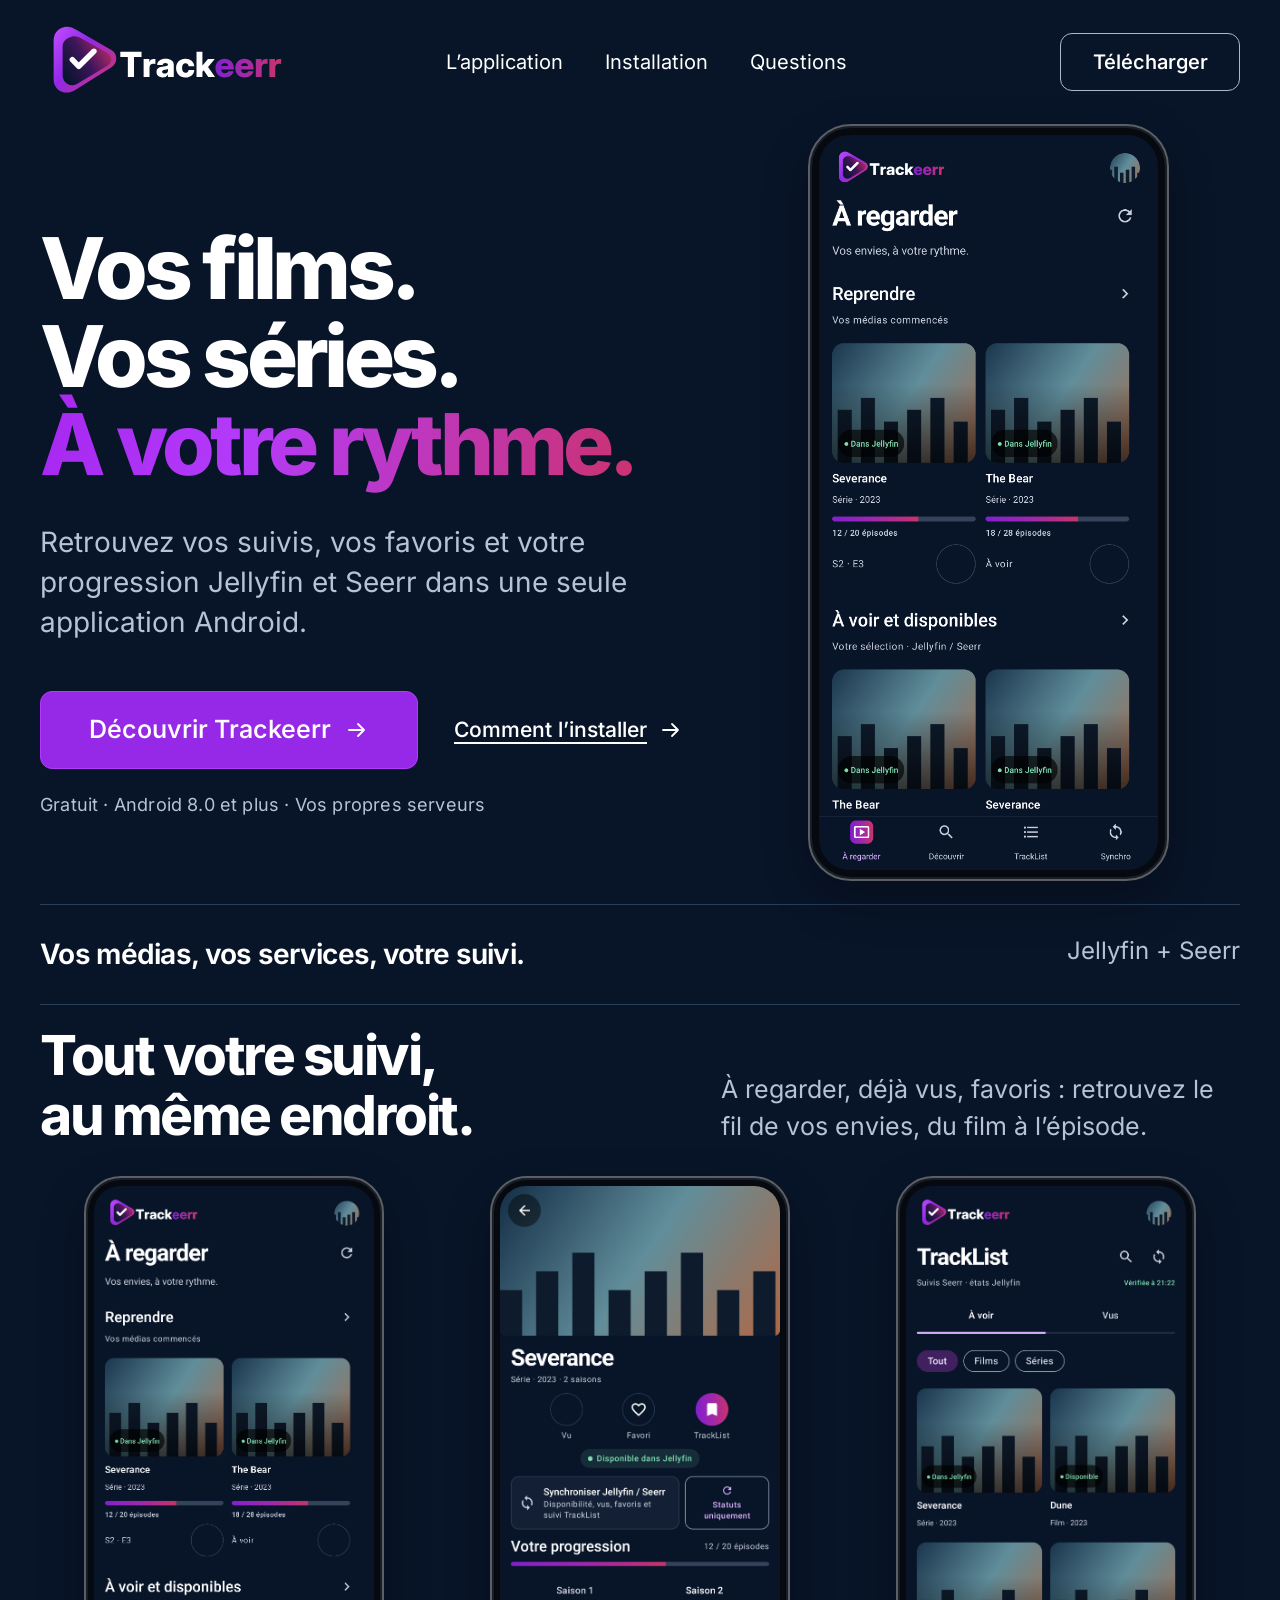
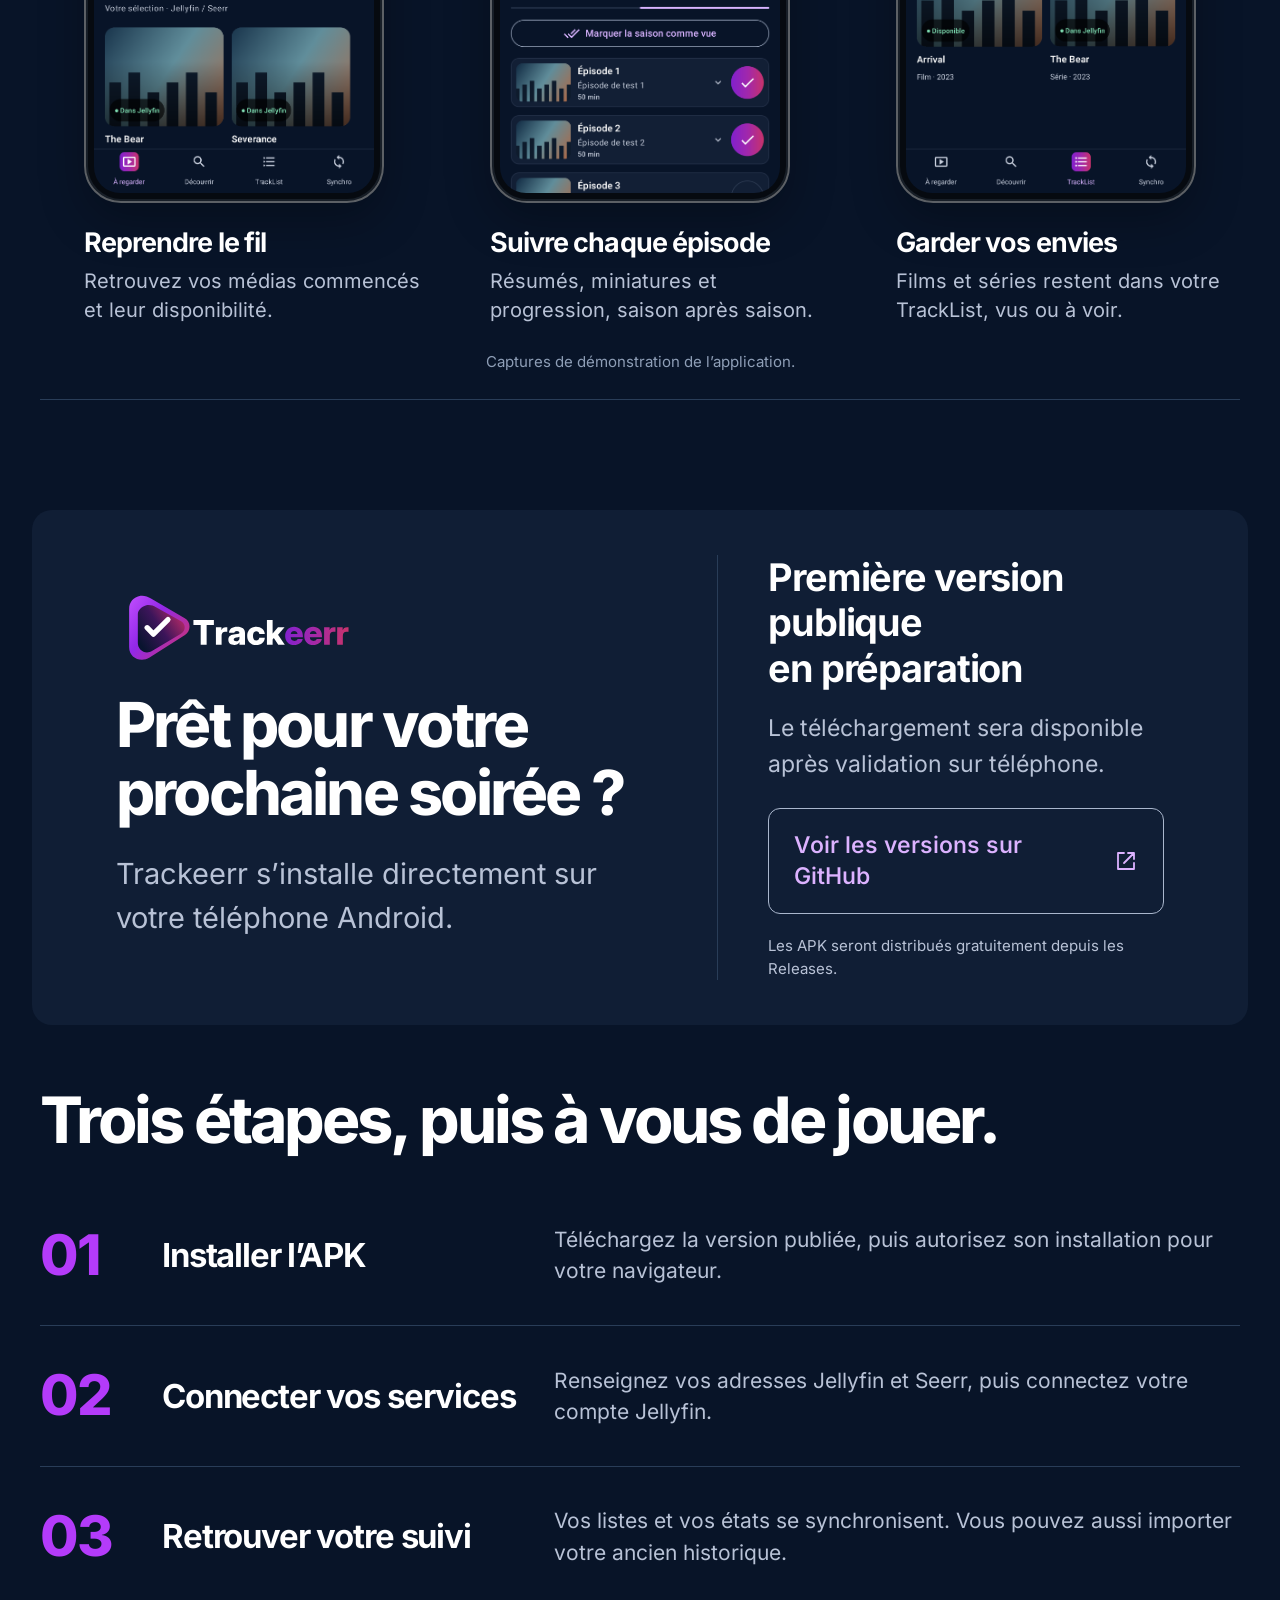
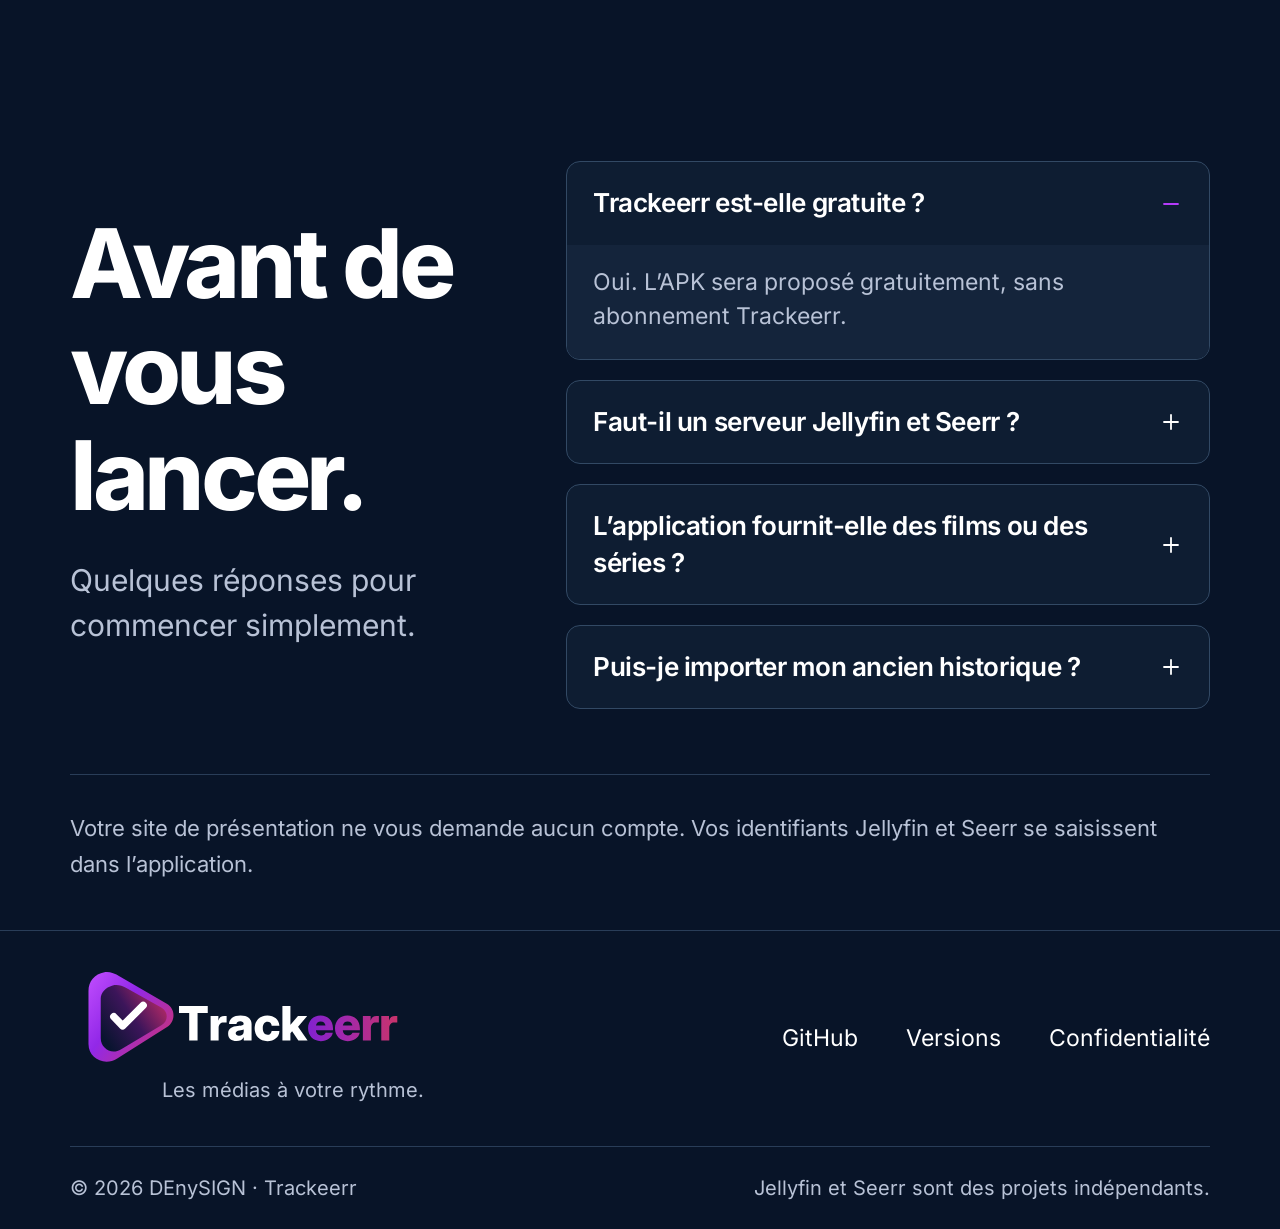
==== site/index.html @ 28d1adbf "Prepare Trackeerr public website and Pages release catalog" ====
<!doctype html>
<html lang="fr">
<head>
  <meta charset="utf-8">
  <meta name="viewport" content="width=device-width,initial-scale=1">
  <meta name="theme-color" content="#081428">
  <meta name="description" content="Trackeerr, l’application Android gratuite pour retrouver vos suivis, favoris et épisodes Jellyfin et Seerr au même endroit.">
  <meta property="og:type" content="website">
  <meta property="og:title" content="Trackeerr — Les médias à votre rythme.">
  <meta property="og:description" content="Vos films, vos séries et votre progression Jellyfin et Seerr dans une seule application Android.">
  <meta property="og:url" content="https://denysign.github.io/trackeerr/">
  <title>Trackeerr — Les médias à votre rythme.</title>
  <link rel="canonical" href="https://denysign.github.io/trackeerr/">
  <link rel="icon" type="image/svg+xml" href="./assets/brand/logo-icon.svg">
  <link rel="preload" href="./assets/fonts/inter-latin.woff2" as="font" type="font/woff2" crossorigin>
  <link rel="stylesheet" href="./assets/site.css">
  <script src="./assets/site.js" defer></script>
</head>
<body>
  <a class="skip-link" href="#contenu">Aller au contenu</a>
  <header class="header container">
    <a class="brand" href="./" aria-label="Trackeerr, accueil"><img src="./assets/brand/logo-dark-compact.svg" alt="Trackeerr" width="774" height="200"></a>
    <button class="menu-button" type="button" aria-expanded="false" aria-controls="navigation" hidden>Menu <svg viewBox="0 0 24 24" aria-hidden="true"><path d="M4 7h16M4 12h16M4 17h16"/></svg></button>
    <nav id="navigation" aria-label="Navigation principale">
      <a href="#application">L’application</a><a href="#installation">Installation</a><a href="#questions">Questions</a>
    </nav>
    <a class="button button-outline header-download" href="#telecharger">Télécharger</a>
  </header>
  <main id="contenu">
    <section class="hero container" aria-labelledby="hero-title">
      <div class="hero-copy">
        <h1 id="hero-title">Vos films.<br>Vos séries.<br><span>À votre rythme.</span></h1>
        <p class="hero-description">Retrouvez vos suivis, vos favoris et votre progression Jellyfin et Seerr dans une seule application Android.</p>
        <div class="hero-actions">
          <a class="button button-primary" href="#application">Découvrir Trackeerr <svg viewBox="0 0 24 24" aria-hidden="true"><path d="M4 12h15m-6-6 6 6-6 6"/></svg></a>
          <a class="text-link" href="#installation">Comment l’installer <svg viewBox="0 0 24 24" aria-hidden="true"><path d="M4 12h15m-6-6 6 6-6 6"/></svg></a>
        </div>
        <p class="hero-note">Gratuit · Android 8.0 et plus · Vos propres serveurs</p>
      </div>
      <div class="hero-preview"><div class="phone phone-hero"><img src="./assets/screenshots/accueil.png" alt="Accueil Trackeerr : les médias à reprendre et leur disponibilité dans Jellyfin." width="1233" height="2673" fetchpriority="high"></div></div>
    </section>
    <div class="service-strip container"><strong>Vos médias, vos services, votre suivi.</strong><span>Jellyfin + Seerr</span></div>

    <section class="tour container section" id="application" aria-labelledby="tour-title">
      <div class="section-intro"><h2 id="tour-title">Tout votre suivi,<br>au même endroit.</h2><p>À regarder, déjà vus, favoris : retrouvez le fil de vos envies, du film à l’épisode.</p></div>
      <div class="tour-rail">
        <figure><div class="phone"><img src="./assets/screenshots/accueil.png" alt="L’accueil rassemble les médias commencés et les contenus disponibles." width="1233" height="2673" loading="lazy"></div><figcaption><h3>Reprendre le fil</h3><p>Retrouvez vos médias commencés et leur disponibilité.</p></figcaption></figure>
        <figure><div class="phone"><img src="./assets/screenshots/serie.png" alt="Une fiche série avec statuts, synchronisation rapide et progression des épisodes." width="1233" height="2673" loading="lazy"></div><figcaption><h3>Suivre chaque épisode</h3><p>Résumés, miniatures et progression, saison après saison.</p></figcaption></figure>
        <figure><div class="phone"><img src="./assets/screenshots/tracklist.png" alt="La TrackList, avec ses films et séries à voir ou déjà vus." width="1233" height="2673" loading="lazy"></div><figcaption><h3>Garder vos envies</h3><p>Films et séries restent dans votre TrackList, vus ou à voir.</p></figcaption></figure>
      </div>
      <p class="demo-caption">Captures de démonstration de l’application.</p>
    </section>

    <section class="download container" id="telecharger" aria-labelledby="download-title">
      <div class="download-intro"><img class="download-brand" src="./assets/brand/logo-dark-compact.svg" alt="Trackeerr" width="774" height="200" loading="lazy"><h2 id="download-title">Prêt pour votre<br>prochaine soirée ?</h2><p>Trackeerr s’installe directement sur votre téléphone Android.</p></div>
      <div class="download-status" aria-live="polite">
        <h3 id="release-title">Première version publique<br>en préparation</h3>
        <p id="release-description">Le téléchargement sera disponible après validation sur téléphone.</p>
        <a class="button button-primary" id="apk-download" hidden> Télécharger l’APK <svg viewBox="0 0 24 24" aria-hidden="true"><path d="M12 3v12m-5-5 5 5 5-5M5 17v4h14v-4"/></svg></a>
        <a class="button button-outline" id="release-page" href="https://github.com/DEnySIGN/trackeerr/releases">Voir les versions sur GitHub <svg viewBox="0 0 24 24" aria-hidden="true"><path d="M14 4h6v6m0-6L10 14M10 4H4v16h16v-6"/></svg></a>
        <p class="release-note" id="release-note">Les APK seront distribués gratuitement depuis les Releases.</p>
        <details class="checksum" id="checksum" hidden><summary>Vérifier le fichier téléchargé</summary><p>Empreinte SHA-256</p><code id="checksum-value"></code><button type="button" class="text-link" id="copy-checksum">Copier l’empreinte</button><span id="copy-status" role="status"></span></details>
        <noscript><p>Consultez les versions sur GitHub pour connaître les téléchargements disponibles.</p></noscript>
      </div>
    </section>

    <section class="installation container section" id="installation" aria-labelledby="installation-title">
      <h2 id="installation-title">Trois étapes, puis à vous de jouer.</h2>
      <ol class="steps">
        <li><span class="step-number" aria-hidden="true">01</span><h3>Installer l’APK</h3><p>Téléchargez la version publiée, puis autorisez son installation pour votre navigateur.</p></li>
        <li><span class="step-number" aria-hidden="true">02</span><h3>Connecter vos services</h3><p>Renseignez vos adresses Jellyfin et Seerr, puis connectez votre compte Jellyfin.</p></li>
        <li><span class="step-number" aria-hidden="true">03</span><h3>Retrouver votre suivi</h3><p>Vos listes et vos états se synchronisent. Vous pouvez aussi importer votre ancien historique.</p></li>
      </ol>
    </section>

    <section class="faq container section" id="questions" aria-labelledby="faq-title">
      <div class="faq-intro"><h2 id="faq-title">Avant de<br>vous lancer.</h2><p>Quelques réponses pour commencer simplement.</p></div>
      <div class="faq-list">
        <details open><summary>Trackeerr est-elle gratuite ?<svg viewBox="0 0 24 24" aria-hidden="true"><path d="M5 12h14m-7-7v14"/></svg></summary><p>Oui. L’APK sera proposé gratuitement, sans abonnement Trackeerr.</p></details>
        <details><summary>Faut-il un serveur Jellyfin et Seerr ?<svg viewBox="0 0 24 24" aria-hidden="true"><path d="M5 12h14m-7-7v14"/></svg></summary><p>Oui. Il vous faut un compte Jellyfin et une instance Seerr reliée à ce serveur, avec l’authentification Jellyfin activée. Vous utilisez les adresses fournies par votre administrateur.</p></details>
        <details><summary>L’application fournit-elle des films ou des séries ?<svg viewBox="0 0 24 24" aria-hidden="true"><path d="M5 12h14m-7-7v14"/></svg></summary><p>Trackeerr organise le suivi de vos médias et de vos demandes. Elle ne fournit aucun film, aucune série et aucun serveur de streaming.</p></details>
        <details><summary>Puis-je importer mon ancien historique ?<svg viewBox="0 0 24 24" aria-hidden="true"><path d="M5 12h14m-7-7v14"/></svg></summary><p>Oui. Dans Profil, un prompt à copier vous aide à faire convertir votre sauvegarde par l’IA de votre choix. Importez ensuite le fichier converti : les états vrais sont conservés, et les films et séries rejoignent votre TrackList. Le bilan signale les titres non identifiés.</p></details>
      </div>
    </section>
    <p class="privacy-line container">Votre site de présentation ne vous demande aucun compte. Vos identifiants Jellyfin et Seerr se saisissent dans l’application.</p>
  </main>
  <footer class="footer">
    <div class="footer-main container"><div><a class="brand" href="./" aria-label="Trackeerr, accueil"><img src="./assets/brand/logo-dark-compact.svg" alt="Trackeerr" width="774" height="200" loading="lazy"></a><p>Les médias à votre rythme.</p></div><nav aria-label="Informations"><a href="https://github.com/DEnySIGN/trackeerr">GitHub</a><a href="https://github.com/DEnySIGN/trackeerr/releases">Versions</a><a href="./confidentialite.html">Confidentialité</a></nav></div>
    <div class="footer-bottom container"><span>© 2026 DEnySIGN · Trackeerr</span><span>Jellyfin et Seerr sont des projets indépendants.</span></div>
  </footer>
</body>
</html>
---- site/assets/site.css ----
@font-face{font-family:Inter;src:url('./fonts/inter-latin.woff2') format('woff2');font-style:normal;font-weight:100 900;font-display:swap}
:root{color-scheme:dark;--background:#081428;--surface:#101e35;--text:#fff;--muted:#b8c2d6;--line:#293d58;--violet:#b43bfa;--pink:#cb326e;--content:1280px}
*{box-sizing:border-box}html{scroll-behavior:smooth;scroll-padding-top:28px}body{margin:0;background:var(--background);color:var(--text);font:400 20px/1.6 Inter,system-ui,sans-serif;-webkit-font-smoothing:antialiased}a{color:inherit;text-decoration:none}button{font:inherit}button,a,summary{-webkit-tap-highlight-color:transparent}a,button,summary{touch-action:manipulation}a:focus-visible,button:focus-visible,summary:focus-visible{outline:3px solid #dcb2ff;outline-offset:6px}img{max-width:100%;height:auto;display:block}svg{width:24px;height:24px;flex-shrink:0;fill:none;stroke:currentColor;stroke-width:1.8;stroke-linecap:round;stroke-linejoin:round}[hidden]{display:none!important}.container{width:min(var(--content),calc(100% - 80px));margin-inline:auto}.skip-link{position:fixed;top:10px;left:10px;z-index:10;background:#fff;color:#081428;padding:10px 18px;transform:translateY(-180%)}.skip-link:focus{transform:none}.header{display:flex;align-items:center;justify-content:space-between;gap:35px;min-height:124px}.brand{display:block;width:280px;flex-shrink:0}.header nav{display:flex;gap:42px}.header nav a,.footer a{transition:color .2s}.header nav a:hover,.footer a:hover{color:#dcb2ff}.button{display:inline-flex;justify-content:center;align-items:center;gap:14px;min-height:58px;padding:14px 28px;border:1px solid transparent;border-radius:12px;font-size:20px;font-weight:550;line-height:1.35;cursor:pointer;transition:background .2s,border-color .2s,transform .2s}.button:hover{transform:translateY(-2px)}.button-primary{background:#9629e7;color:#fff;border-color:#b43bfa}.button-primary:hover{background:#a536f1}.button-outline{background:transparent;border-color:#aab7cd}.button-outline:hover{border-color:#fff;background:#ffffff08}.header-download{min-width:180px}.menu-button{display:none;border:1px solid var(--line);border-radius:8px;color:var(--text);background:var(--surface);padding:8px 12px;align-items:center;gap:8px;font-size:16px}
h1,h2,h3,p,figure{margin:0}h1,h2,h3{line-height:1.1;letter-spacing:-.035em}h1{font-size:clamp(68px,6.65vw,103px);font-weight:800;line-height:1.03;letter-spacing:-.055em}h1 span{background:linear-gradient(100deg,#a728f1 0%,#b43bfa 35%,#cb326e 100%);background-clip:text;-webkit-background-clip:text;color:transparent;white-space:nowrap}h2{font-size:clamp(40px,4.3vw,66px);font-weight:760;letter-spacing:-.045em}h3{font-size:28px;font-weight:680}p{color:var(--muted)}.hero{display:grid;grid-template-columns:minmax(0,1fr) 420px;gap:35px;align-items:center;min-height:780px;padding-block:8px 32px}.hero-copy{padding-block:35px}.hero-description{font-size:28px;line-height:1.42;max-width:650px;margin-top:35px}.hero-actions{display:flex;align-items:center;gap:36px;flex-wrap:wrap;margin-top:48px}.hero-actions .button{padding:19px 48px;min-height:78px;font-size:25px}.text-link{display:inline-flex;align-items:center;gap:12px;font-weight:530;font-size:21px;text-decoration:underline;text-underline-offset:5px}.text-link:hover{color:#dcb2ff}.hero-note{margin-top:22px;font-size:18px;letter-spacing:.01em}.hero-preview{display:flex;justify-content:center;align-items:center}.phone{width:284px;padding:8px;border:2px solid #5c6065;border-radius:37px;background:#060a10;box-shadow:inset 0 0 0 2px #171e27,0 18px 45px #0004;overflow:hidden}.phone img{width:100%;border-radius:26px}.phone-hero{width:354px;border-radius:43px;padding:9px}.phone-hero img{border-radius:31px}.service-strip{display:flex;justify-content:space-between;gap:30px;border-block:1px solid var(--line);padding-block:27px}.service-strip strong{font-size:28px;font-weight:650;letter-spacing:-.025em}.service-strip span{font-size:24px;color:var(--muted)}.section{padding-block:110px}.section-intro{display:grid;grid-template-columns:1.1fr 1fr;align-items:end;gap:110px;margin-bottom:44px}.section-intro>p{font-size:25px;line-height:1.5}.tour{border-bottom:1px solid var(--line);padding-top:20px;padding-bottom:25px}.tour .section-intro{margin-bottom:30px}.tour-rail{padding-inline:26px;display:grid;grid-template-columns:repeat(3,minmax(0,1fr));gap:70px}.tour-rail figure{min-width:0}.tour-rail .phone{margin-inline:auto;width:300px}.tour-rail figcaption{margin-top:25px;max-width:300px;margin-inline:auto}.tour-rail h3{font-size:27px;letter-spacing:-.035em;margin-bottom:9px}.tour-rail p{font-size:20px;line-height:1.45}.demo-caption{text-align:center;font-size:15px;color:#8e9eb6;margin-top:25px}.download.container{width:min(1470px,calc(100% - 64px))}.download{display:grid;grid-template-columns:1.05fr 1fr;align-items:center;gap:65px;background:var(--surface);padding:45px 84px;border-radius:20px;margin-top:110px}.download-brand{width:270px;margin-bottom:26px}.download-intro h2{font-size:62px}.download-intro>p{font-size:26px;line-height:1.5;margin-top:25px}.download-status{border-left:1px solid var(--line);padding-left:50px}.download-status h3{font-size:38px;line-height:1.2;letter-spacing:-.03em}.download-status>p{margin-block:20px 25px;font-size:23px;line-height:1.55}.download-status .button{font-size:20px;gap:13px;padding:17px 23px}.download-status #apk-download:not([hidden])+.button{font-size:16px;padding:10px 14px;margin-top:14px}.download-status p.release-note{font-size:15px;margin-bottom:0}.checksum{margin-top:20px;font-size:16px}.checksum summary{cursor:pointer;color:#dcb2ff}.checksum code{display:block;overflow-wrap:anywhere;font-size:13px;margin-block:12px}.checksum .text-link{font-size:15px;background:none;color:#dcb2ff;border:0;padding:0;cursor:pointer}.checksum [role=status]{display:block;font-size:14px;margin-top:5px}.installation h2{font-size:58px;margin-bottom:30px}.steps{padding:0;margin:0;list-style:none}.steps li{display:grid;grid-template-columns:90px 360px 1fr;align-items:center;gap:32px;padding:33px 0;border-bottom:1px solid var(--line)}.steps li:last-child{border-bottom:0}.step-number{font-size:51px;font-weight:780;letter-spacing:-.04em;color:var(--violet)}.steps h3{font-size:29px}.steps p{font-size:21px;line-height:1.5}.faq{display:grid;grid-template-columns:.85fr 1.3fr;gap:90px;padding-top:45px;padding-bottom:65px}.faq-intro h2{font-size:76px;margin-top:30px}.faq-intro>p{font-size:25px;line-height:1.5;margin-top:30px;max-width:450px}.faq-list{display:flex;flex-direction:column;gap:20px}.faq-list details{border:1px solid #324964;border-radius:14px;background:#0e1d32;overflow:hidden}.faq-list summary{display:flex;justify-content:space-between;align-items:center;gap:24px;list-style:none;cursor:pointer;padding:23px 26px;font-size:22px;font-weight:620;line-height:1.4;letter-spacing:-.015em}.faq-list summary::-webkit-details-marker{display:none}.faq-list details[open]>summary svg path{d:path('M5 12h14')}.faq-list details[open]>summary svg{color:var(--violet)}.faq-list details>p{padding:20px 26px 25px;background:#14243b;font-size:20px;line-height:1.5}.privacy-line{border-top:1px solid var(--line);padding-block:36px 48px;font-size:20px}.footer{border-top:1px solid var(--line)}.footer-main{display:flex;justify-content:space-between;align-items:center;gap:40px;padding-block:40px}.footer-main .brand{width:285px}.footer-main p{font-size:19px;margin-top:5px;margin-left:68px}.footer-main nav{display:flex;gap:48px;font-size:20px}.footer-bottom{display:flex;justify-content:space-between;gap:30px;border-top:1px solid var(--line);padding-block:25px;font-size:17px;color:var(--muted)}.legal{max-width:900px;padding-block:65px 100px}.legal h1{font-size:clamp(38px,5vw,65px);letter-spacing:-.04em;line-height:1.1;margin-bottom:25px}.legal h2{font-size:30px;margin-top:42px;margin-bottom:15px}.legal p+p{margin-top:15px}.legal a{text-decoration:underline;text-underline-offset:3px}.legal ul{color:var(--muted)}
@media(min-width:1500px){.container{width:min(var(--content),calc(100% - 256px))}.hero{grid-template-columns:minmax(0,1fr) 420px;gap:32px}}
@media(min-width:1200px){.header nav{transform:translateX(-44px)}.hero{padding-block:0 23px}.hero-copy{transform:translateY(20px)}.hero-preview{justify-content:flex-start}.phone-hero{width:361px;margin-left:-12px}.tour-rail figcaption{width:345px;max-width:none;margin-left:calc((100% - 300px)/2);margin-right:0}.download{grid-template-columns:1.2fr 1fr}.download-intro>p{font-size:29px}.download-status .button{font-size:23px;padding:21px 25px;width:100%;color:#dcb2ff}.installation{padding-top:60px}.installation h2{font-size:64px}.steps h3{font-size:33px}.steps li{padding-block:25px}.step-number{font-size:56px}.faq.container,.privacy-line.container,.footer-main.container,.footer-bottom.container{width:min(1394px,calc(100% - 140px))}.faq{grid-template-columns:.88fr 1.3fr;gap:60px}.faq-intro h2{font-size:96px;margin-top:50px}.faq-intro>p{font-size:30px;max-width:550px}.faq-list summary{font-size:26px}.faq-list details>p{font-size:23px}.privacy-line{font-size:22px}.footer-main .brand{width:380px}.footer-main p{margin-left:92px;font-size:20px}.footer-main nav{font-size:23px}.footer-bottom{font-size:20px}}
@media(max-width:1199px){.header{gap:20px}.brand{width:208px}.header nav{gap:24px;font-size:17px}.header-download{font-size:17px;min-width:auto;padding-inline:20px}.hero{grid-template-columns:minmax(0,1fr) 330px;gap:20px;min-height:700px}h1{font-size:clamp(62px,8vw,78px)}.hero-description{font-size:23px}.hero-actions{gap:22px}.hero-actions .button{font-size:19px;padding:17px 22px}.hero-actions .text-link{font-size:18px}.hero-note{font-size:15px}.phone-hero{width:310px}.tour-rail{gap:40px}.tour-rail .phone{width:245px}.section-intro{gap:45px}.download{padding:35px;gap:35px}.download-status{padding-left:30px}.download-intro h2{font-size:45px}.download-intro>p{font-size:23px}.download-status h3{font-size:29px}.download-status>p{font-size:20px}.download-status .button{font-size:17px}.installation h2{font-size:48px}.steps li{grid-template-columns:65px 300px 1fr;gap:25px}.steps h3{font-size:26px}.steps p{font-size:19px}.faq{gap:50px}.faq-intro h2{font-size:61px}.faq-list summary{font-size:19px;padding:20px}.faq-list details>p{font-size:18px;padding:18px 20px}.footer-main nav{gap:30px}}
@media(max-width:900px){.container{width:calc(100% - 48px)}.header{flex-wrap:wrap;padding-block:18px;min-height:100px}.header .brand{width:208px}.header nav{order:3;width:100%;justify-content:space-between}.header-download{margin-left:auto}.hero{grid-template-columns:minmax(0,1fr) 280px;gap:20px;min-height:650px}.phone-hero{width:265px}.hero-copy{padding-block:20px}h1{font-size:63px}.hero-description{font-size:21px;margin-top:25px}.hero-actions{margin-top:30px;gap:22px}.hero-actions .button{font-size:17px;min-height:57px;padding:14px 18px}.hero-actions .text-link{font-size:17px}.hero-note{font-size:14px;max-width:300px}.service-strip strong{font-size:23px}.service-strip span{font-size:19px;white-space:nowrap}.section{padding-block:75px}.section-intro{gap:35px;grid-template-columns:1fr 1fr}.section-intro>p{font-size:20px}h2{font-size:43px}.tour-rail{gap:25px;padding-inline:0}.tour-rail .phone{width:210px;padding:6px;border-radius:29px}.tour-rail .phone img{border-radius:21px}.tour-rail h3{font-size:21px}.tour-rail p{font-size:17px}.download{margin-top:75px;padding:30px;gap:25px}.download-brand{width:210px}.download-intro h2{font-size:37px}.download-intro>p{font-size:19px}.download-status{padding-left:25px}.download-status h3{font-size:26px}.download-status>p{font-size:18px}.download-status .button{font-size:16px;padding:14px}.installation h2{font-size:39px}.steps li{grid-template-columns:55px 240px 1fr;gap:20px}.step-number{font-size:40px}.steps h3{font-size:22px}.steps p{font-size:17px}.faq{grid-template-columns:1fr;gap:32px;padding-block:20px 50px}.faq-intro h2{font-size:54px;margin:0}.faq-intro h2 br{display:none}.faq-intro>p{font-size:20px;margin-top:20px;max-width:none}.privacy-line{font-size:17px;padding-block:30px}.footer-main{gap:25px}.footer-main .brand{width:230px}.footer-main nav{gap:25px;font-size:17px}.footer-main p{font-size:16px;margin-left:55px}.footer-bottom{font-size:14px}}
@media(max-width:800px){.hero{display:flex;flex-direction:column;gap:40px;padding-top:30px;padding-bottom:45px;min-height:0}.hero-copy{width:100%;padding-block:0}.hero-preview{width:100%}.hero-note{max-width:none}.tour-rail{grid-template-columns:1fr;gap:55px}.tour-rail .phone{width:262px}.tour-rail figcaption{max-width:300px}.tour-rail h3{font-size:25px}.tour-rail p{font-size:18px}}
@media(max-width:650px){.download.container{width:calc(100% - 40px)}body{font-size:17px}.container{width:calc(100% - 40px)}.header{min-height:92px;gap:12px;position:relative;padding-block:15px}.header .brand{width:180px}.header-download{display:none}.menu-button:not([hidden]){display:inline-flex}.header nav{font-size:16px;gap:14px;flex-wrap:wrap;padding-top:10px}.js .header nav:not(.is-open){display:none}.hero{display:flex;flex-direction:column;gap:45px;min-height:0;padding-top:30px;padding-bottom:45px}.hero-copy{padding:0;width:100%}h1{font-size:clamp(35px,10.9vw,68px);line-height:1.07;letter-spacing:-.05em}.hero-description{font-size:20px;line-height:1.5;margin-top:25px}.hero-actions{gap:22px;margin-top:30px;align-items:flex-start;flex-direction:column}.hero-actions .button{font-size:18px;min-height:60px;padding:16px 22px}.hero-actions .text-link{font-size:17px}.hero-note{font-size:13px;max-width:none;margin-top:25px}.phone-hero{width:274px}.service-strip{display:block;padding-block:24px}.service-strip strong{display:block;font-size:23px;line-height:1.3;max-width:290px}.service-strip span{display:block;font-size:17px;margin-top:12px}.section{padding-block:65px}.section-intro{display:block;margin-bottom:35px}.section-intro h2{font-size:40px}.section-intro>p{font-size:19px;margin-top:23px}.tour-rail{grid-template-columns:1fr;gap:55px}.tour-rail .phone{width:262px;border-radius:34px}.tour-rail .phone img{border-radius:25px}.tour-rail figcaption{max-width:295px;margin-top:25px}.tour-rail h3{font-size:25px}.tour-rail p{font-size:18px;line-height:1.5}.demo-caption{font-size:13px;margin-top:35px}.download{display:block;padding:27px 24px;margin-top:65px;border-radius:16px}.download-brand{width:220px;margin-bottom:22px}.download-intro h2{font-size:36px;line-height:1.15}.download-intro>p{font-size:20px;margin-top:20px}.download-status{border-left:0;border-top:1px solid var(--line);padding:27px 0 0;margin-top:30px}.download-status h3{font-size:27px}.download-status>p{font-size:18px}.download-status .button{width:100%;font-size:16px;padding:15px}.download-status p.release-note{font-size:14px;line-height:1.6}.installation h2{font-size:38px;line-height:1.14;margin-bottom:10px}.steps li{grid-template-columns:45px 1fr;gap:12px 18px;align-items:start;padding-block:28px}.step-number{grid-row:1/3;font-size:33px;line-height:1.1}.steps h3{font-size:23px}.steps p{grid-column:2;font-size:17px}.faq{padding-top:0;padding-bottom:45px;gap:30px}.faq-intro h2{font-size:45px;line-height:1.12}.faq-intro h2 br{display:block}.faq-intro>p{font-size:19px}.faq-list{gap:14px}.faq-list summary{font-size:18px;padding:20px 17px;gap:18px}.faq-list details>p{font-size:17px;padding:19px 17px}.privacy-line{font-size:16px;line-height:1.6;padding-block:25px 35px}.footer-main{display:block;padding-block:30px}.footer-main .brand{width:240px}.footer-main p{margin-left:57px;font-size:15px}.footer-main nav{margin-top:30px;justify-content:space-between;gap:15px;font-size:15px}.footer-bottom{display:block;padding-block:22px;font-size:13px}.footer-bottom span{display:block}.footer-bottom span+span{margin-top:12px}.legal{padding-top:35px}.legal h1{font-size:42px}.legal h2{font-size:27px}}
@media(max-width:360px){.header .brand{width:155px}}
@media(prefers-reduced-motion:reduce){html{scroll-behavior:auto}*,*:before,*:after{animation:none!important;transition:none!important}}
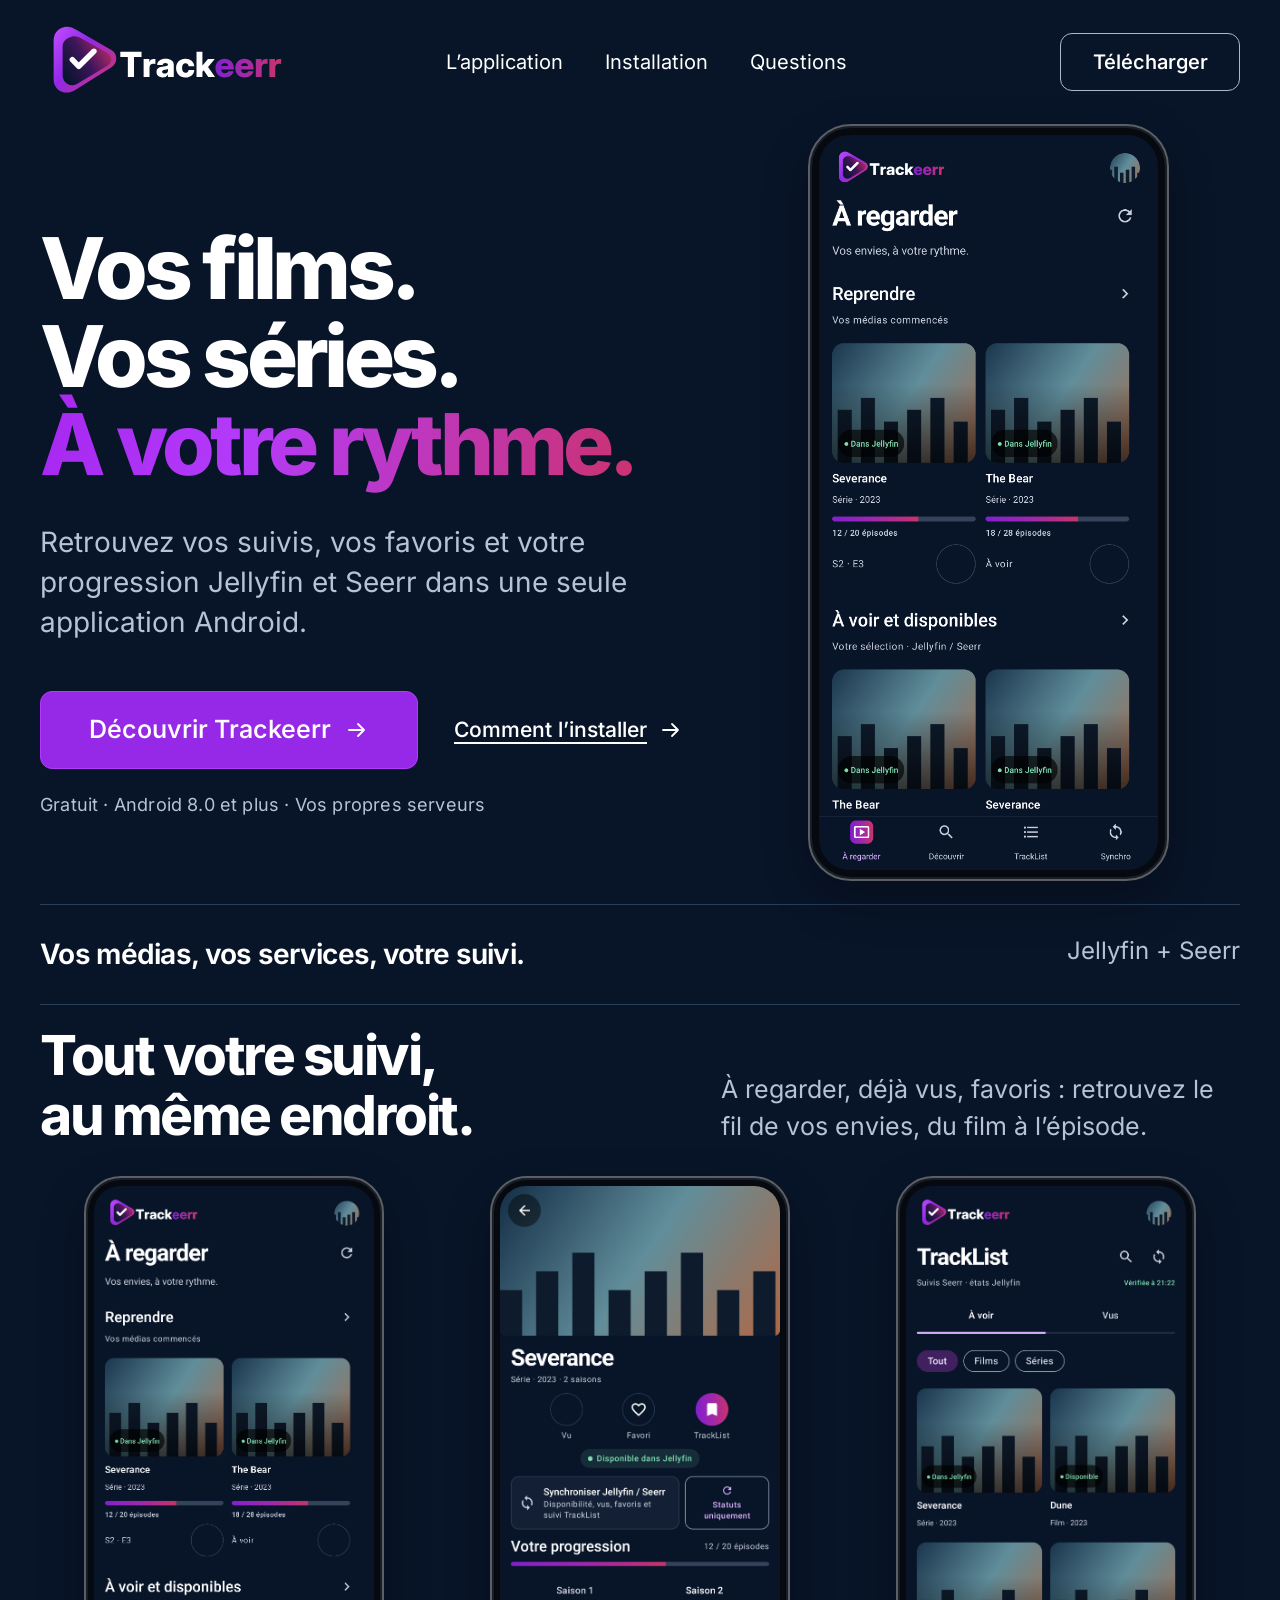
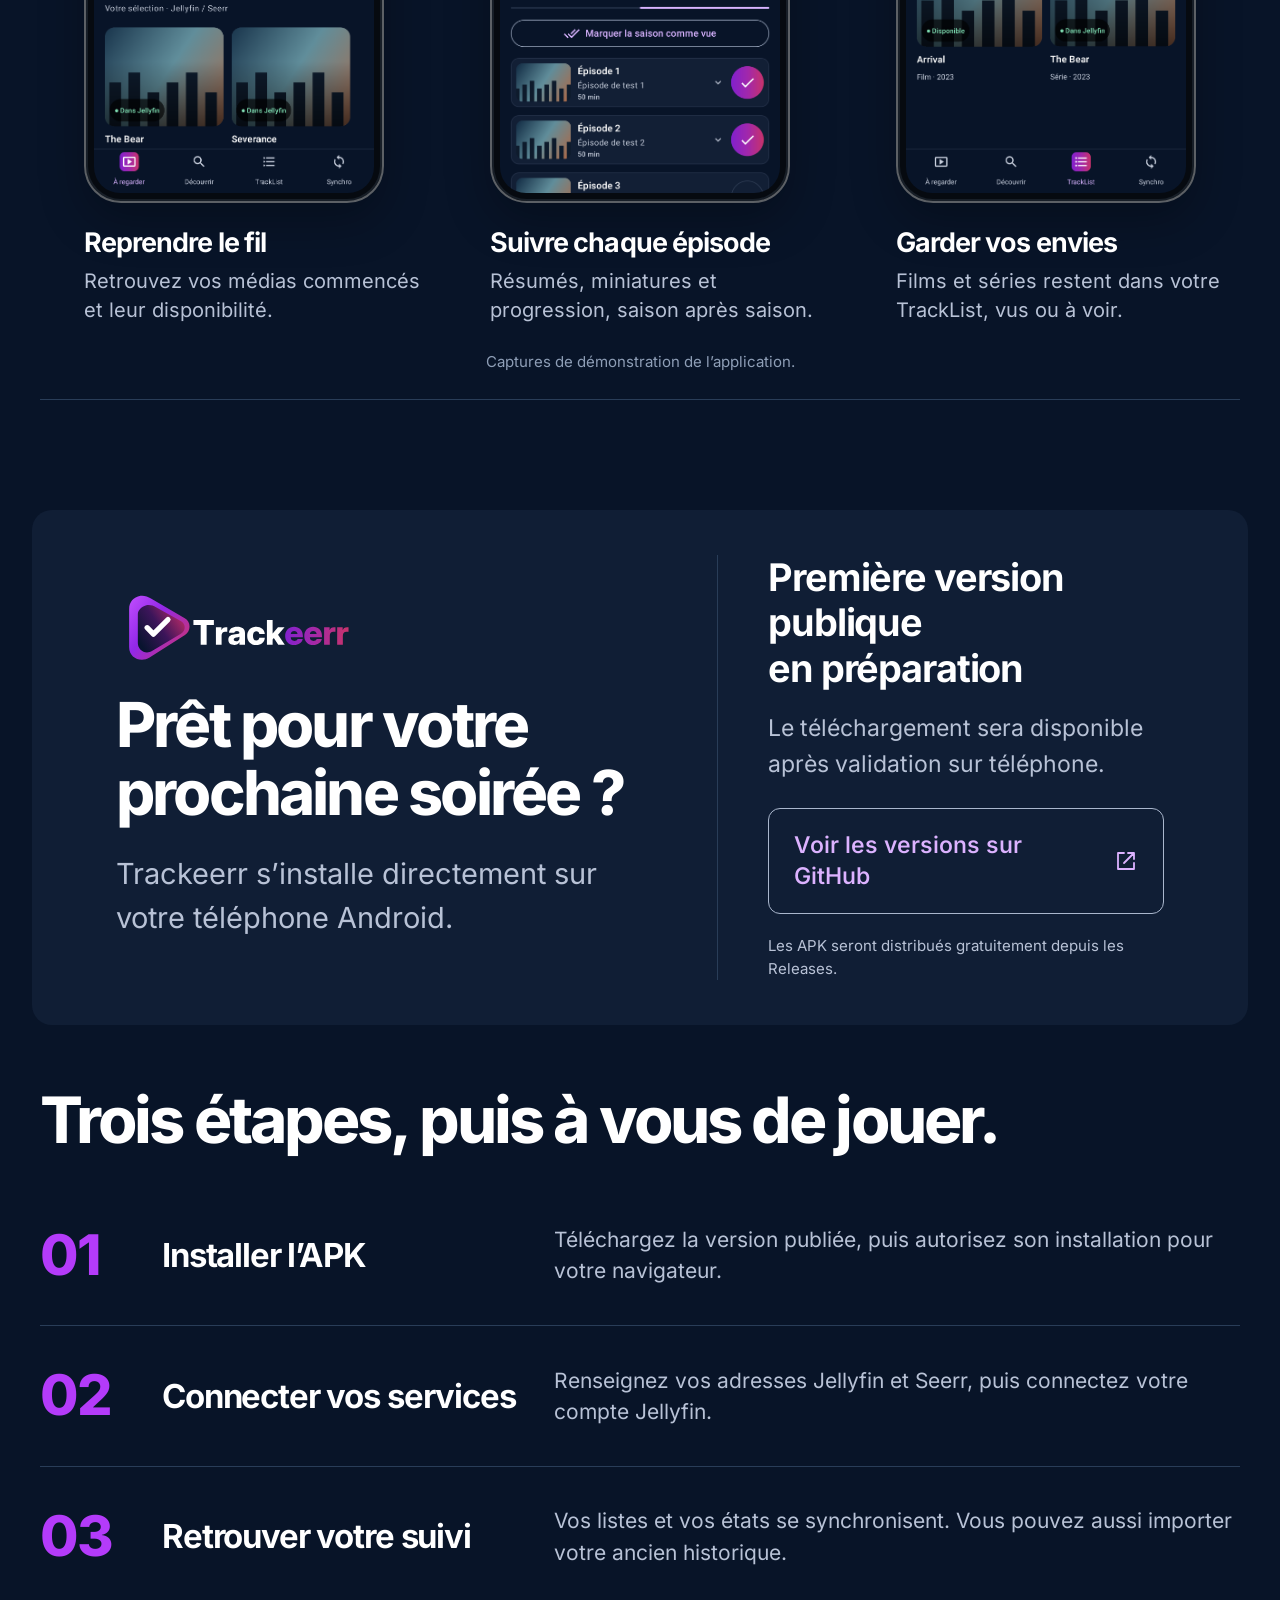
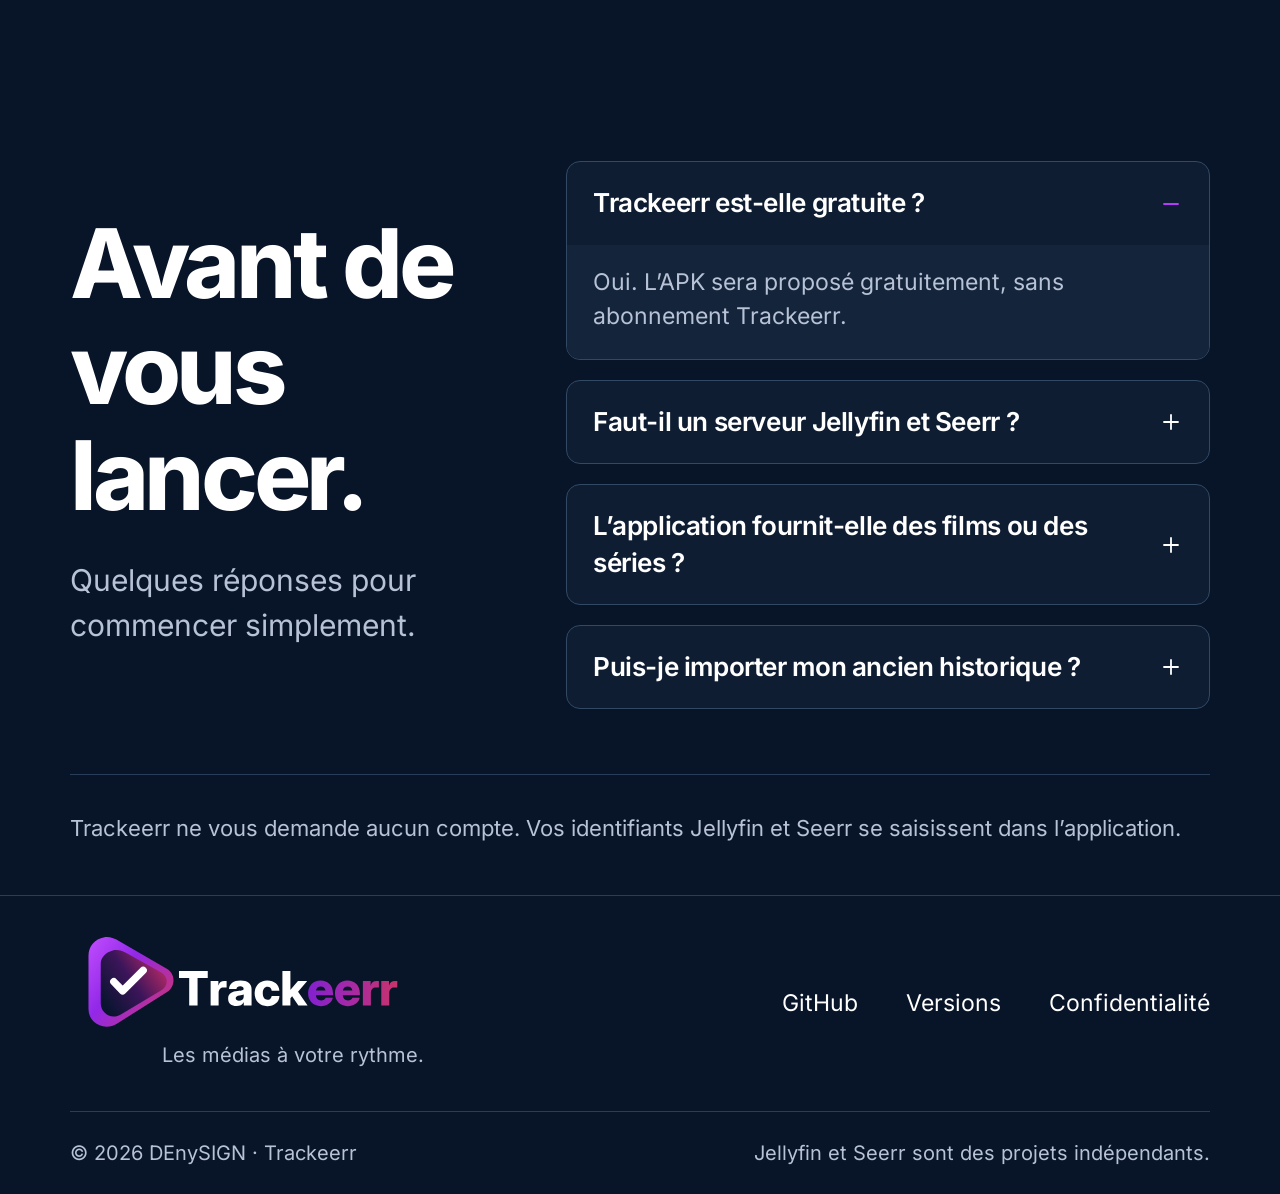
==== commit 0167a960: "Keep one FAQ answer open and clarify the account message" ====
--- a/site/index.html
+++ b/site/index.html
@@ -8,9 +8,9 @@
   <meta property="og:type" content="website">
   <meta property="og:title" content="Trackeerr — Les médias à votre rythme.">
   <meta property="og:description" content="Vos films, vos séries et votre progression Jellyfin et Seerr dans une seule application Android.">
-  <meta property="og:url" content="https://denysign.github.io/trackeerr/">
+  <meta property="og:url" content="https://denysign.github.io/Trackeerr/">
   <title>Trackeerr — Les médias à votre rythme.</title>
-  <link rel="canonical" href="https://denysign.github.io/trackeerr/">
+  <link rel="canonical" href="https://denysign.github.io/Trackeerr/">
   <link rel="icon" type="image/svg+xml" href="./assets/brand/logo-icon.svg">
   <link rel="preload" href="./assets/fonts/inter-latin.woff2" as="font" type="font/woff2" crossorigin>
   <link rel="stylesheet" href="./assets/site.css">
@@ -57,7 +57,7 @@
         <h3 id="release-title">Première version publique<br>en préparation</h3>
         <p id="release-description">Le téléchargement sera disponible après validation sur téléphone.</p>
         <a class="button button-primary" id="apk-download" hidden> Télécharger l’APK <svg viewBox="0 0 24 24" aria-hidden="true"><path d="M12 3v12m-5-5 5 5 5-5M5 17v4h14v-4"/></svg></a>
-        <a class="button button-outline" id="release-page" href="https://github.com/DEnySIGN/trackeerr/releases">Voir les versions sur GitHub <svg viewBox="0 0 24 24" aria-hidden="true"><path d="M14 4h6v6m0-6L10 14M10 4H4v16h16v-6"/></svg></a>
+        <a class="button button-outline" id="release-page" href="https://github.com/DEnySIGN/Trackeerr/releases">Voir les versions sur GitHub <svg viewBox="0 0 24 24" aria-hidden="true"><path d="M14 4h6v6m0-6L10 14M10 4H4v16h16v-6"/></svg></a>
         <p class="release-note" id="release-note">Les APK seront distribués gratuitement depuis les Releases.</p>
         <details class="checksum" id="checksum" hidden><summary>Vérifier le fichier téléchargé</summary><p>Empreinte SHA-256</p><code id="checksum-value"></code><button type="button" class="text-link" id="copy-checksum">Copier l’empreinte</button><span id="copy-status" role="status"></span></details>
         <noscript><p>Consultez les versions sur GitHub pour connaître les téléchargements disponibles.</p></noscript>
@@ -76,16 +76,16 @@
     <section class="faq container section" id="questions" aria-labelledby="faq-title">
       <div class="faq-intro"><h2 id="faq-title">Avant de<br>vous lancer.</h2><p>Quelques réponses pour commencer simplement.</p></div>
       <div class="faq-list">
-        <details open><summary>Trackeerr est-elle gratuite ?<svg viewBox="0 0 24 24" aria-hidden="true"><path d="M5 12h14m-7-7v14"/></svg></summary><p>Oui. L’APK sera proposé gratuitement, sans abonnement Trackeerr.</p></details>
-        <details><summary>Faut-il un serveur Jellyfin et Seerr ?<svg viewBox="0 0 24 24" aria-hidden="true"><path d="M5 12h14m-7-7v14"/></svg></summary><p>Oui. Il vous faut un compte Jellyfin et une instance Seerr reliée à ce serveur, avec l’authentification Jellyfin activée. Vous utilisez les adresses fournies par votre administrateur.</p></details>
-        <details><summary>L’application fournit-elle des films ou des séries ?<svg viewBox="0 0 24 24" aria-hidden="true"><path d="M5 12h14m-7-7v14"/></svg></summary><p>Trackeerr organise le suivi de vos médias et de vos demandes. Elle ne fournit aucun film, aucune série et aucun serveur de streaming.</p></details>
-        <details><summary>Puis-je importer mon ancien historique ?<svg viewBox="0 0 24 24" aria-hidden="true"><path d="M5 12h14m-7-7v14"/></svg></summary><p>Oui. Dans Profil, un prompt à copier vous aide à faire convertir votre sauvegarde par l’IA de votre choix. Importez ensuite le fichier converti : les états vrais sont conservés, et les films et séries rejoignent votre TrackList. Le bilan signale les titres non identifiés.</p></details>
+        <details name="trackeerr-faq" open><summary>Trackeerr est-elle gratuite ?<svg viewBox="0 0 24 24" aria-hidden="true"><path d="M5 12h14m-7-7v14"/></svg></summary><p>Oui. L’APK sera proposé gratuitement, sans abonnement Trackeerr.</p></details>
+        <details name="trackeerr-faq"><summary>Faut-il un serveur Jellyfin et Seerr ?<svg viewBox="0 0 24 24" aria-hidden="true"><path d="M5 12h14m-7-7v14"/></svg></summary><p>Oui. Il vous faut un compte Jellyfin et une instance Seerr reliée à ce serveur, avec l’authentification Jellyfin activée. Vous utilisez les adresses fournies par votre administrateur.</p></details>
+        <details name="trackeerr-faq"><summary>L’application fournit-elle des films ou des séries ?<svg viewBox="0 0 24 24" aria-hidden="true"><path d="M5 12h14m-7-7v14"/></svg></summary><p>Trackeerr organise le suivi de vos médias et de vos demandes. Elle ne fournit aucun film, aucune série et aucun serveur de streaming.</p></details>
+        <details name="trackeerr-faq"><summary>Puis-je importer mon ancien historique ?<svg viewBox="0 0 24 24" aria-hidden="true"><path d="M5 12h14m-7-7v14"/></svg></summary><p>Oui. Dans Profil, un prompt à copier vous aide à faire convertir votre sauvegarde par l’IA de votre choix. Importez ensuite le fichier converti : les états vrais sont conservés, et les films et séries rejoignent votre TrackList. Le bilan signale les titres non identifiés.</p></details>
       </div>
     </section>
-    <p class="privacy-line container">Votre site de présentation ne vous demande aucun compte. Vos identifiants Jellyfin et Seerr se saisissent dans l’application.</p>
+    <p class="privacy-line container">Trackeerr ne vous demande aucun compte. Vos identifiants Jellyfin et Seerr se saisissent dans l’application.</p>
   </main>
   <footer class="footer">
-    <div class="footer-main container"><div><a class="brand" href="./" aria-label="Trackeerr, accueil"><img src="./assets/brand/logo-dark-compact.svg" alt="Trackeerr" width="774" height="200" loading="lazy"></a><p>Les médias à votre rythme.</p></div><nav aria-label="Informations"><a href="https://github.com/DEnySIGN/trackeerr">GitHub</a><a href="https://github.com/DEnySIGN/trackeerr/releases">Versions</a><a href="./confidentialite.html">Confidentialité</a></nav></div>
+    <div class="footer-main container"><div><a class="brand" href="./" aria-label="Trackeerr, accueil"><img src="./assets/brand/logo-dark-compact.svg" alt="Trackeerr" width="774" height="200" loading="lazy"></a><p>Les médias à votre rythme.</p></div><nav aria-label="Informations"><a href="https://github.com/DEnySIGN/Trackeerr">GitHub</a><a href="https://github.com/DEnySIGN/Trackeerr/releases">Versions</a><a href="./confidentialite.html">Confidentialité</a></nav></div>
     <div class="footer-bottom container"><span>© 2026 DEnySIGN · Trackeerr</span><span>Jellyfin et Seerr sont des projets indépendants.</span></div>
   </footer>
 </body>
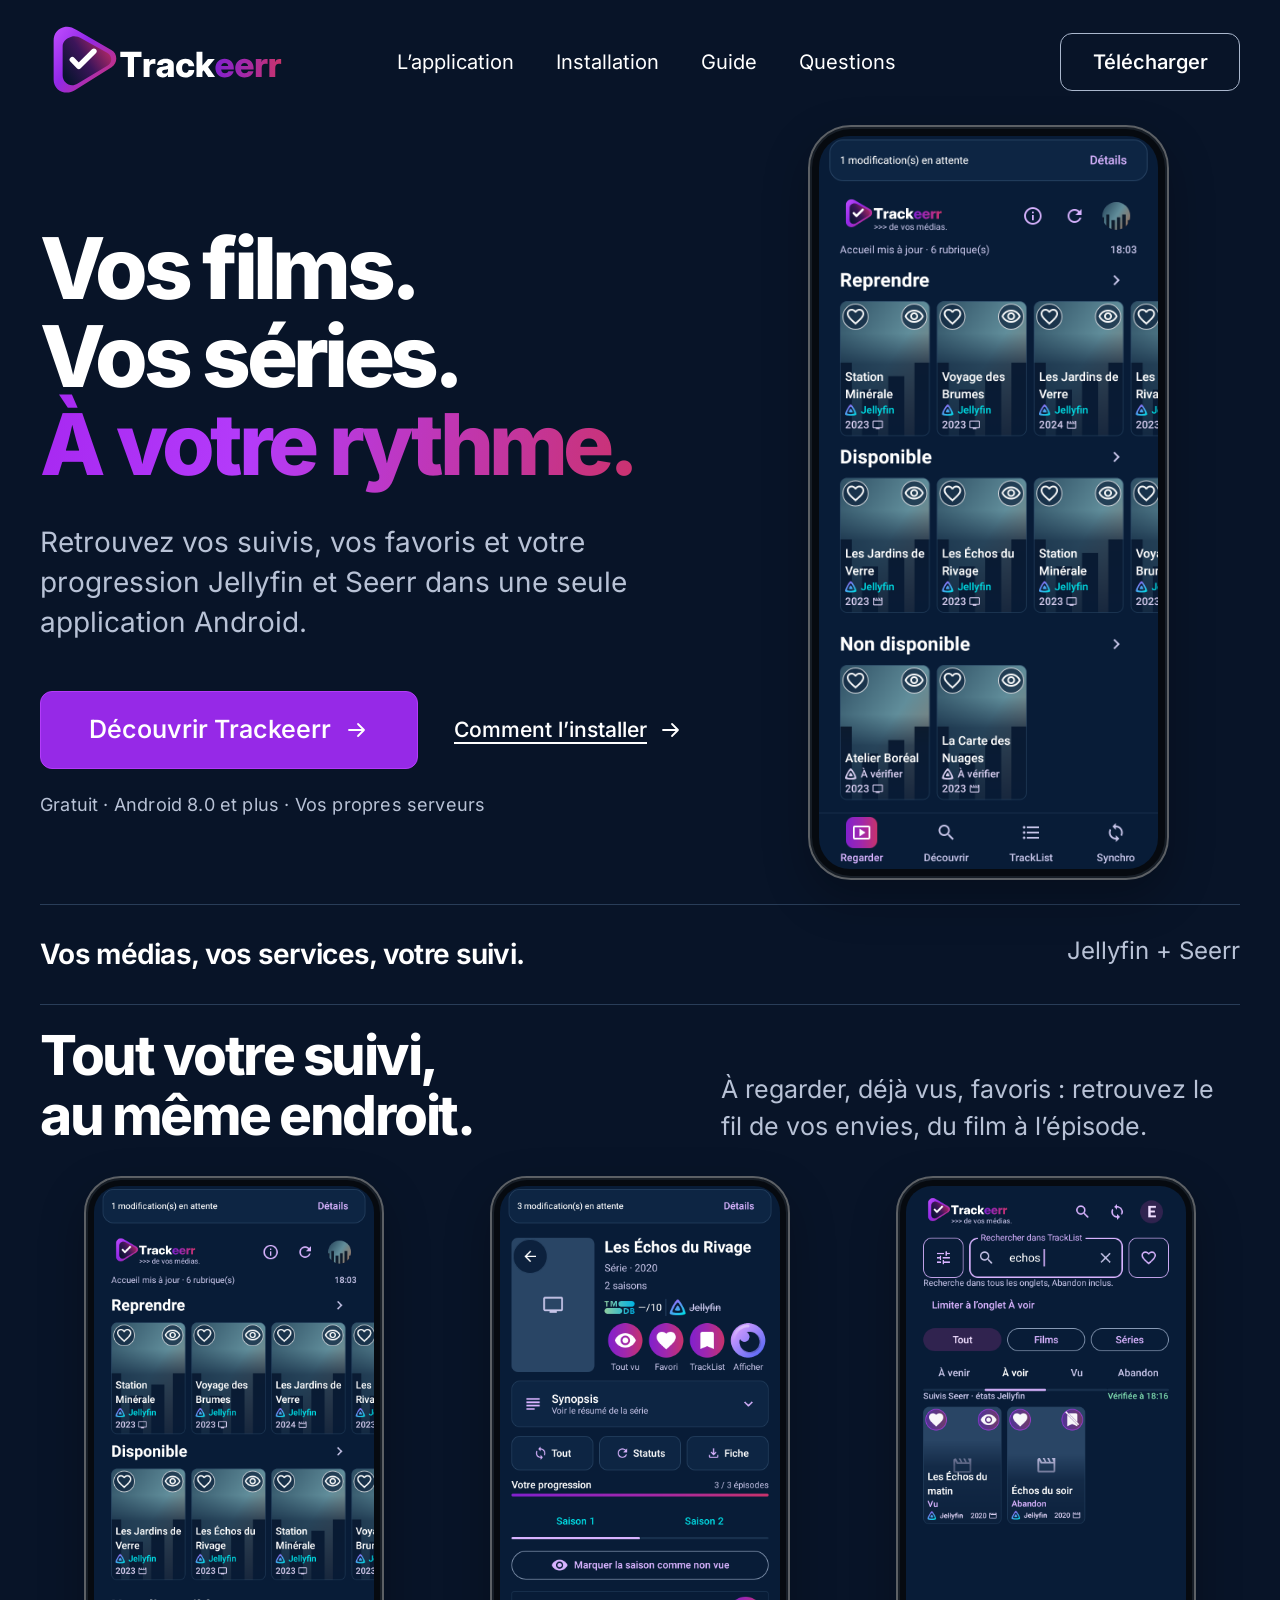
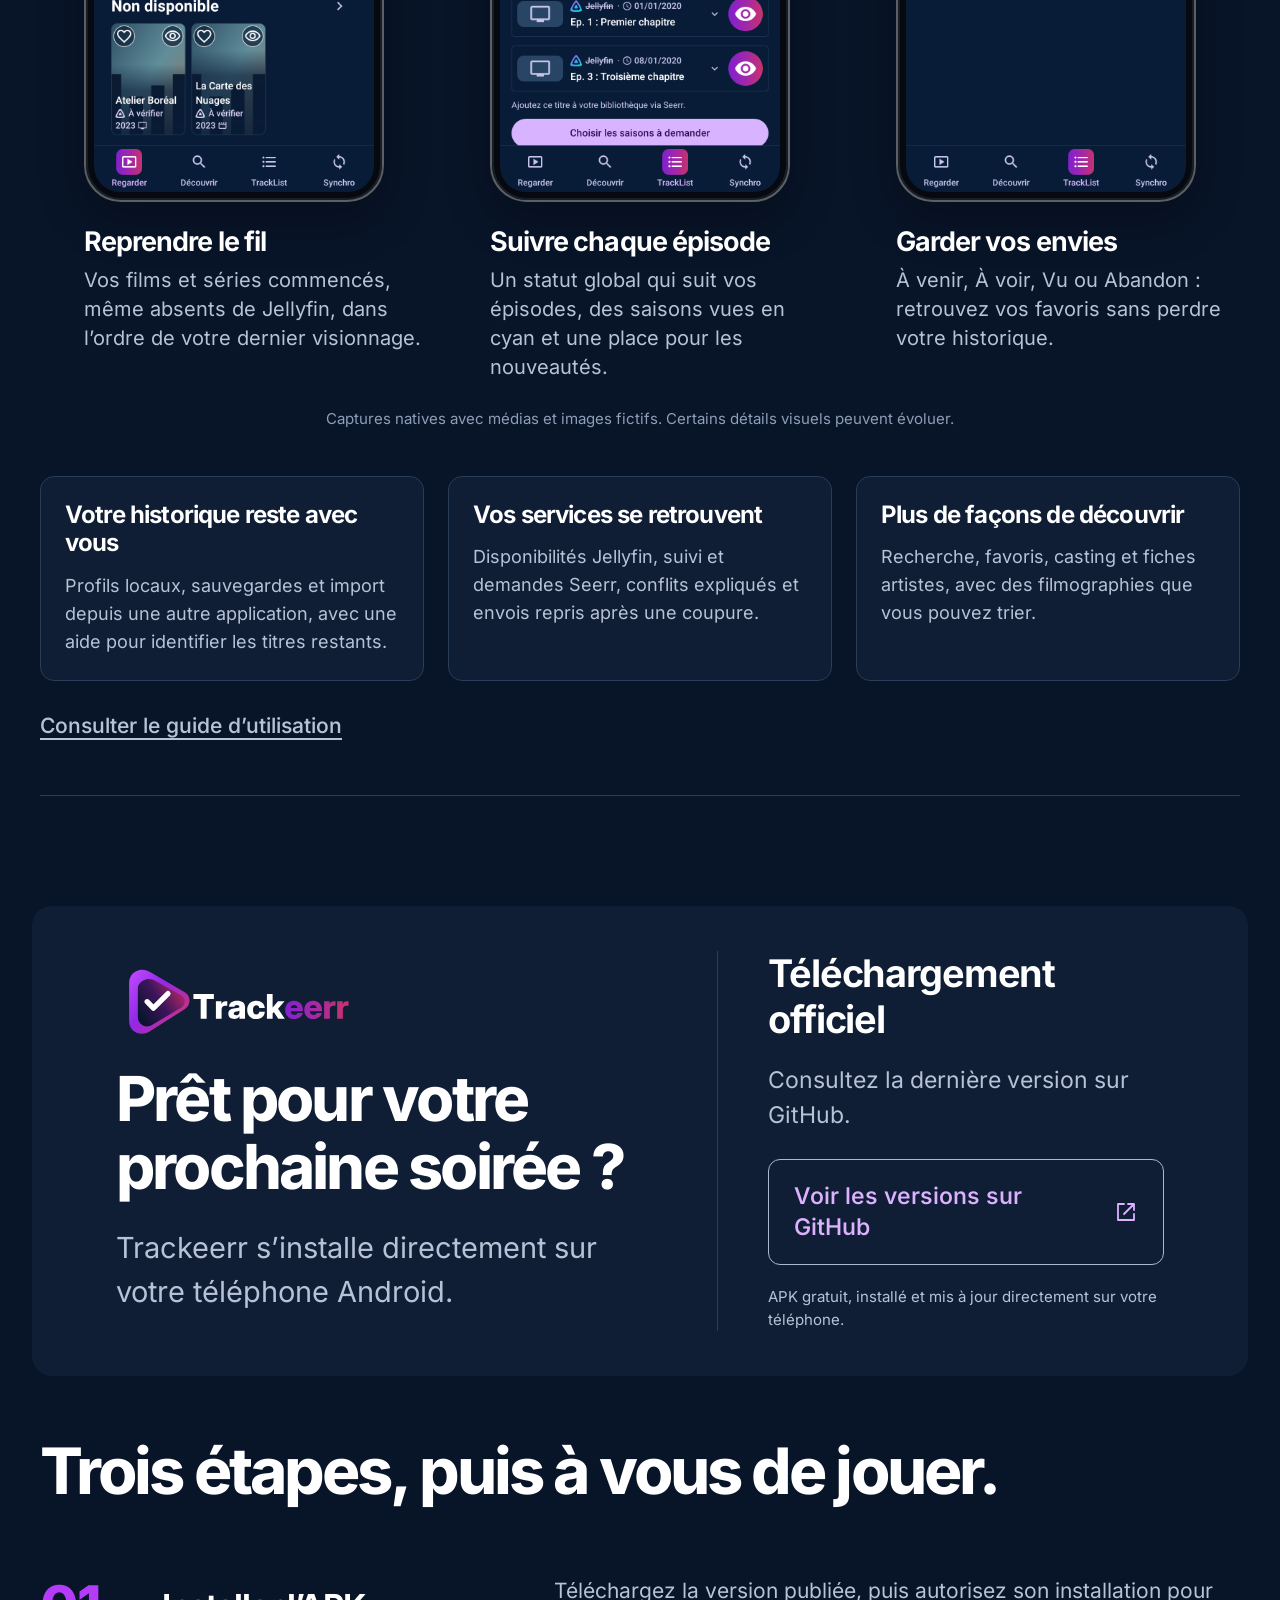
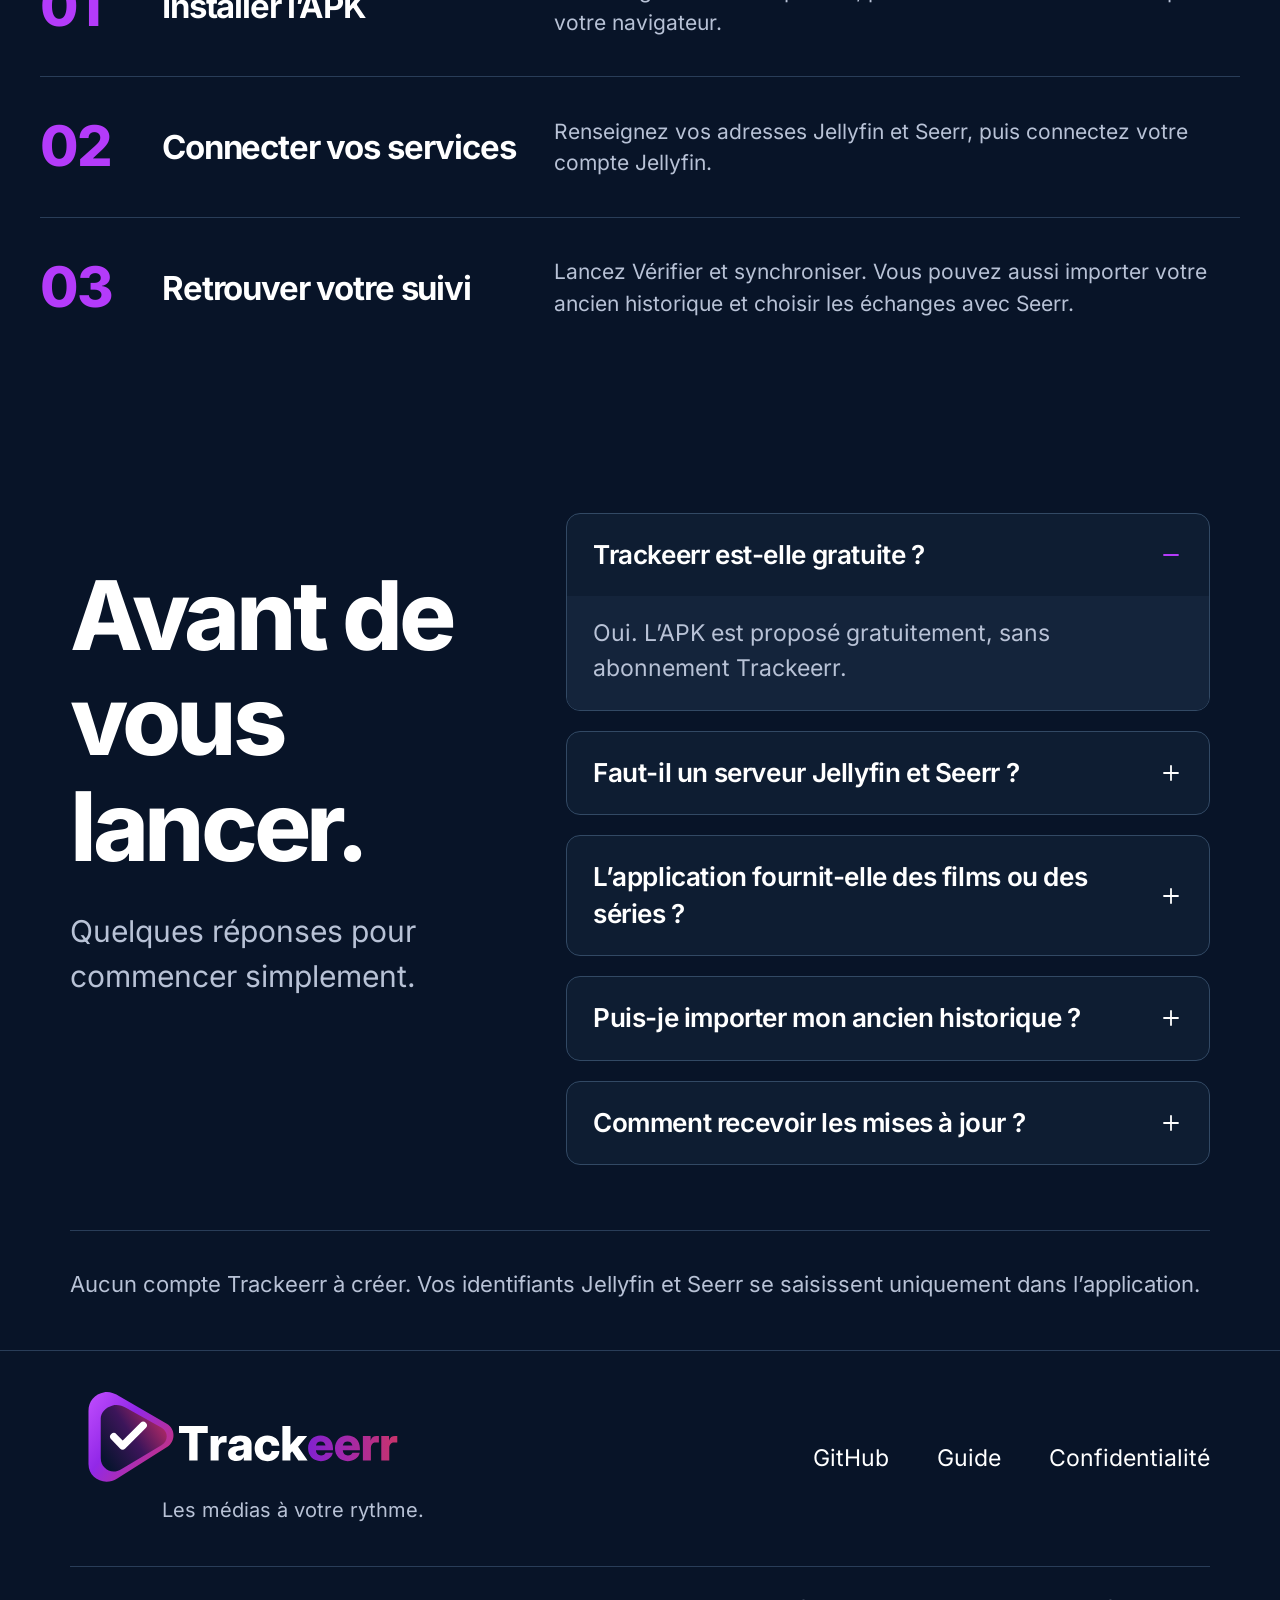
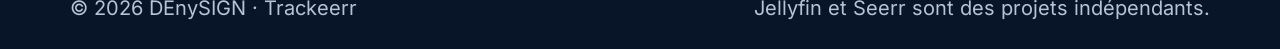
==== commit 336e260f: "feat: préparer Trackeerr 0.6.54, guide et distribution directe" ====
--- a/site/index.html
+++ b/site/index.html
@@ -3,6 +3,8 @@
 <head>
   <meta charset="utf-8">
   <meta name="viewport" content="width=device-width,initial-scale=1">
+  <meta name="referrer" content="no-referrer">
+  <meta http-equiv="Content-Security-Policy" content="default-src 'none'; script-src 'self'; style-src 'self'; img-src 'self'; font-src 'self'; connect-src 'self'; base-uri 'none'; form-action 'none'; object-src 'none'">
   <meta name="theme-color" content="#081428">
   <meta name="description" content="Trackeerr, l’application Android gratuite pour retrouver vos suivis, favoris et épisodes Jellyfin et Seerr au même endroit.">
   <meta property="og:type" content="website">
@@ -22,7 +24,7 @@
     <a class="brand" href="./" aria-label="Trackeerr, accueil"><img src="./assets/brand/logo-dark-compact.svg" alt="Trackeerr" width="774" height="200"></a>
     <button class="menu-button" type="button" aria-expanded="false" aria-controls="navigation" hidden>Menu <svg viewBox="0 0 24 24" aria-hidden="true"><path d="M4 7h16M4 12h16M4 17h16"/></svg></button>
     <nav id="navigation" aria-label="Navigation principale">
-      <a href="#application">L’application</a><a href="#installation">Installation</a><a href="#questions">Questions</a>
+      <a href="#application">L’application</a><a href="#installation">Installation</a><a href="./guide.html">Guide</a><a href="#questions">Questions</a>
     </nav>
     <a class="button button-outline header-download" href="#telecharger">Télécharger</a>
   </header>
@@ -37,28 +39,34 @@
         </div>
         <p class="hero-note">Gratuit · Android 8.0 et plus · Vos propres serveurs</p>
       </div>
-      <div class="hero-preview"><div class="phone phone-hero"><img src="./assets/screenshots/accueil.png" alt="Accueil Trackeerr : les médias à reprendre et leur disponibilité dans Jellyfin." width="1233" height="2673" fetchpriority="high"></div></div>
+      <div class="hero-preview"><div class="phone phone-hero"><img src="./assets/screenshots/accueil.png" alt="Accueil Trackeerr : les médias à reprendre et leur disponibilité dans Jellyfin." width="780" height="1688" fetchpriority="high"></div></div>
     </section>
     <div class="service-strip container"><strong>Vos médias, vos services, votre suivi.</strong><span>Jellyfin + Seerr</span></div>
 
     <section class="tour container section" id="application" aria-labelledby="tour-title">
       <div class="section-intro"><h2 id="tour-title">Tout votre suivi,<br>au même endroit.</h2><p>À regarder, déjà vus, favoris : retrouvez le fil de vos envies, du film à l’épisode.</p></div>
       <div class="tour-rail">
-        <figure><div class="phone"><img src="./assets/screenshots/accueil.png" alt="L’accueil rassemble les médias commencés et les contenus disponibles." width="1233" height="2673" loading="lazy"></div><figcaption><h3>Reprendre le fil</h3><p>Retrouvez vos médias commencés et leur disponibilité.</p></figcaption></figure>
-        <figure><div class="phone"><img src="./assets/screenshots/serie.png" alt="Une fiche série avec statuts, synchronisation rapide et progression des épisodes." width="1233" height="2673" loading="lazy"></div><figcaption><h3>Suivre chaque épisode</h3><p>Résumés, miniatures et progression, saison après saison.</p></figcaption></figure>
-        <figure><div class="phone"><img src="./assets/screenshots/tracklist.png" alt="La TrackList, avec ses films et séries à voir ou déjà vus." width="1233" height="2673" loading="lazy"></div><figcaption><h3>Garder vos envies</h3><p>Films et séries restent dans votre TrackList, vus ou à voir.</p></figcaption></figure>
+        <figure><div class="phone"><img src="./assets/screenshots/accueil.png" alt="L’accueil rassemble les médias commencés et les contenus disponibles." width="780" height="1688" loading="lazy"></div><figcaption><h3>Reprendre le fil</h3><p>Vos films et séries commencés, même absents de Jellyfin, dans l’ordre de votre dernier visionnage.</p></figcaption></figure>
+        <figure><div class="phone"><img src="./assets/screenshots/serie.png" alt="Une fiche série avec statuts et épisodes vus, dont une numérotation trouée." width="780" height="1688" loading="lazy"></div><figcaption><h3>Suivre chaque épisode</h3><p>Un statut global qui suit vos épisodes, des saisons vues en cyan et une place pour les nouveautés.</p></figcaption></figure>
+        <figure><div class="phone"><img src="./assets/screenshots/tracklist.png" alt="La recherche TrackList dans les onglets À venir, À voir, Vu et Abandon." width="780" height="1688" loading="lazy"></div><figcaption><h3>Garder vos envies</h3><p>À venir, À voir, Vu ou Abandon : retrouvez vos favoris sans perdre votre historique.</p></figcaption></figure>
       </div>
-      <p class="demo-caption">Captures de démonstration de l’application.</p>
+      <p class="demo-caption">Captures natives avec médias et images fictifs. Certains détails visuels peuvent évoluer.</p>
+      <div class="feature-grid">
+        <article><h3>Votre historique reste avec vous</h3><p>Profils locaux, sauvegardes et import depuis une autre application, avec une aide pour identifier les titres restants.</p></article>
+        <article><h3>Vos services se retrouvent</h3><p>Disponibilités Jellyfin, suivi et demandes Seerr, conflits expliqués et envois repris après une coupure.</p></article>
+        <article><h3>Plus de façons de découvrir</h3><p>Recherche, favoris, casting et fiches artistes, avec des filmographies que vous pouvez trier.</p></article>
+      </div>
+      <p class="guide-link"><a class="text-link" href="./guide.html">Consulter le guide d’utilisation</a></p>
     </section>
 
     <section class="download container" id="telecharger" aria-labelledby="download-title">
       <div class="download-intro"><img class="download-brand" src="./assets/brand/logo-dark-compact.svg" alt="Trackeerr" width="774" height="200" loading="lazy"><h2 id="download-title">Prêt pour votre<br>prochaine soirée ?</h2><p>Trackeerr s’installe directement sur votre téléphone Android.</p></div>
       <div class="download-status" aria-live="polite">
-        <h3 id="release-title">Première version publique<br>en préparation</h3>
-        <p id="release-description">Le téléchargement sera disponible après validation sur téléphone.</p>
+        <h3 id="release-title">Téléchargement officiel</h3>
+        <p id="release-description">Consultez la dernière version sur GitHub.</p>
         <a class="button button-primary" id="apk-download" hidden> Télécharger l’APK <svg viewBox="0 0 24 24" aria-hidden="true"><path d="M12 3v12m-5-5 5 5 5-5M5 17v4h14v-4"/></svg></a>
         <a class="button button-outline" id="release-page" href="https://github.com/DEnySIGN/Trackeerr/releases">Voir les versions sur GitHub <svg viewBox="0 0 24 24" aria-hidden="true"><path d="M14 4h6v6m0-6L10 14M10 4H4v16h16v-6"/></svg></a>
-        <p class="release-note" id="release-note">Les APK seront distribués gratuitement depuis les Releases.</p>
+        <p class="release-note" id="release-note">APK gratuit, installé et mis à jour directement sur votre téléphone.</p>
         <details class="checksum" id="checksum" hidden><summary>Vérifier le fichier téléchargé</summary><p>Empreinte SHA-256</p><code id="checksum-value"></code><button type="button" class="text-link" id="copy-checksum">Copier l’empreinte</button><span id="copy-status" role="status"></span></details>
         <noscript><p>Consultez les versions sur GitHub pour connaître les téléchargements disponibles.</p></noscript>
       </div>
@@ -69,23 +77,24 @@
       <ol class="steps">
         <li><span class="step-number" aria-hidden="true">01</span><h3>Installer l’APK</h3><p>Téléchargez la version publiée, puis autorisez son installation pour votre navigateur.</p></li>
         <li><span class="step-number" aria-hidden="true">02</span><h3>Connecter vos services</h3><p>Renseignez vos adresses Jellyfin et Seerr, puis connectez votre compte Jellyfin.</p></li>
-        <li><span class="step-number" aria-hidden="true">03</span><h3>Retrouver votre suivi</h3><p>Vos listes et vos états se synchronisent. Vous pouvez aussi importer votre ancien historique.</p></li>
+        <li><span class="step-number" aria-hidden="true">03</span><h3>Retrouver votre suivi</h3><p>Lancez Vérifier et synchroniser. Vous pouvez aussi importer votre ancien historique et choisir les échanges avec Seerr.</p></li>
       </ol>
     </section>
 
     <section class="faq container section" id="questions" aria-labelledby="faq-title">
       <div class="faq-intro"><h2 id="faq-title">Avant de<br>vous lancer.</h2><p>Quelques réponses pour commencer simplement.</p></div>
       <div class="faq-list">
-        <details name="trackeerr-faq" open><summary>Trackeerr est-elle gratuite ?<svg viewBox="0 0 24 24" aria-hidden="true"><path d="M5 12h14m-7-7v14"/></svg></summary><p>Oui. L’APK sera proposé gratuitement, sans abonnement Trackeerr.</p></details>
+        <details name="trackeerr-faq" open><summary>Trackeerr est-elle gratuite ?<svg viewBox="0 0 24 24" aria-hidden="true"><path d="M5 12h14m-7-7v14"/></svg></summary><p>Oui. L’APK est proposé gratuitement, sans abonnement Trackeerr.</p></details>
         <details name="trackeerr-faq"><summary>Faut-il un serveur Jellyfin et Seerr ?<svg viewBox="0 0 24 24" aria-hidden="true"><path d="M5 12h14m-7-7v14"/></svg></summary><p>Oui. Il vous faut un compte Jellyfin et une instance Seerr reliée à ce serveur, avec l’authentification Jellyfin activée. Vous utilisez les adresses fournies par votre administrateur.</p></details>
         <details name="trackeerr-faq"><summary>L’application fournit-elle des films ou des séries ?<svg viewBox="0 0 24 24" aria-hidden="true"><path d="M5 12h14m-7-7v14"/></svg></summary><p>Trackeerr organise le suivi de vos médias et de vos demandes. Elle ne fournit aucun film, aucune série et aucun serveur de streaming.</p></details>
         <details name="trackeerr-faq"><summary>Puis-je importer mon ancien historique ?<svg viewBox="0 0 24 24" aria-hidden="true"><path d="M5 12h14m-7-7v14"/></svg></summary><p>Oui. Dans Profil, un prompt à copier vous aide à faire convertir votre sauvegarde par l’IA de votre choix. Importez ensuite le fichier converti : les états vrais sont conservés, et les films et séries rejoignent votre TrackList. Le bilan signale les titres non identifiés.</p></details>
+        <details name="trackeerr-faq"><summary>Comment recevoir les mises à jour ?<svg viewBox="0 0 24 24" aria-hidden="true"><path d="M5 12h14m-7-7v14"/></svg></summary><p>Dans Profil, activez la vérification automatique une fois par jour ou utilisez Vérifier maintenant. Trackeerr propose l’APK officiel ; votre navigateur le télécharge et Android confirme son installation. Installez par-dessus, sans désinstaller.</p></details>
       </div>
     </section>
-    <p class="privacy-line container">Trackeerr ne vous demande aucun compte. Vos identifiants Jellyfin et Seerr se saisissent dans l’application.</p>
+    <p class="privacy-line container">Aucun compte Trackeerr à créer. Vos identifiants Jellyfin et Seerr se saisissent uniquement dans l’application.</p>
   </main>
   <footer class="footer">
-    <div class="footer-main container"><div><a class="brand" href="./" aria-label="Trackeerr, accueil"><img src="./assets/brand/logo-dark-compact.svg" alt="Trackeerr" width="774" height="200" loading="lazy"></a><p>Les médias à votre rythme.</p></div><nav aria-label="Informations"><a href="https://github.com/DEnySIGN/Trackeerr">GitHub</a><a href="https://github.com/DEnySIGN/Trackeerr/releases">Versions</a><a href="./confidentialite.html">Confidentialité</a></nav></div>
+    <div class="footer-main container"><div><a class="brand" href="./" aria-label="Trackeerr, accueil"><img src="./assets/brand/logo-dark-compact.svg" alt="Trackeerr" width="774" height="200" loading="lazy"></a><p>Les médias à votre rythme.</p></div><nav aria-label="Informations"><a href="https://github.com/DEnySIGN/Trackeerr">GitHub</a><a href="./guide.html">Guide</a><a href="./confidentialite.html">Confidentialité</a></nav></div>
     <div class="footer-bottom container"><span>© 2026 DEnySIGN · Trackeerr</span><span>Jellyfin et Seerr sont des projets indépendants.</span></div>
   </footer>
 </body>
--- a/site/assets/site.css
+++ b/site/assets/site.css
@@ -10,3 +10,6 @@
 @media(max-width:650px){.download.container{width:calc(100% - 40px)}body{font-size:17px}.container{width:calc(100% - 40px)}.header{min-height:92px;gap:12px;position:relative;padding-block:15px}.header .brand{width:180px}.header-download{display:none}.menu-button:not([hidden]){display:inline-flex}.header nav{font-size:16px;gap:14px;flex-wrap:wrap;padding-top:10px}.js .header nav:not(.is-open){display:none}.hero{display:flex;flex-direction:column;gap:45px;min-height:0;padding-top:30px;padding-bottom:45px}.hero-copy{padding:0;width:100%}h1{font-size:clamp(35px,10.9vw,68px);line-height:1.07;letter-spacing:-.05em}.hero-description{font-size:20px;line-height:1.5;margin-top:25px}.hero-actions{gap:22px;margin-top:30px;align-items:flex-start;flex-direction:column}.hero-actions .button{font-size:18px;min-height:60px;padding:16px 22px}.hero-actions .text-link{font-size:17px}.hero-note{font-size:13px;max-width:none;margin-top:25px}.phone-hero{width:274px}.service-strip{display:block;padding-block:24px}.service-strip strong{display:block;font-size:23px;line-height:1.3;max-width:290px}.service-strip span{display:block;font-size:17px;margin-top:12px}.section{padding-block:65px}.section-intro{display:block;margin-bottom:35px}.section-intro h2{font-size:40px}.section-intro>p{font-size:19px;margin-top:23px}.tour-rail{grid-template-columns:1fr;gap:55px}.tour-rail .phone{width:262px;border-radius:34px}.tour-rail .phone img{border-radius:25px}.tour-rail figcaption{max-width:295px;margin-top:25px}.tour-rail h3{font-size:25px}.tour-rail p{font-size:18px;line-height:1.5}.demo-caption{font-size:13px;margin-top:35px}.download{display:block;padding:27px 24px;margin-top:65px;border-radius:16px}.download-brand{width:220px;margin-bottom:22px}.download-intro h2{font-size:36px;line-height:1.15}.download-intro>p{font-size:20px;margin-top:20px}.download-status{border-left:0;border-top:1px solid var(--line);padding:27px 0 0;margin-top:30px}.download-status h3{font-size:27px}.download-status>p{font-size:18px}.download-status .button{width:100%;font-size:16px;padding:15px}.download-status p.release-note{font-size:14px;line-height:1.6}.installation h2{font-size:38px;line-height:1.14;margin-bottom:10px}.steps li{grid-template-columns:45px 1fr;gap:12px 18px;align-items:start;padding-block:28px}.step-number{grid-row:1/3;font-size:33px;line-height:1.1}.steps h3{font-size:23px}.steps p{grid-column:2;font-size:17px}.faq{padding-top:0;padding-bottom:45px;gap:30px}.faq-intro h2{font-size:45px;line-height:1.12}.faq-intro h2 br{display:block}.faq-intro>p{font-size:19px}.faq-list{gap:14px}.faq-list summary{font-size:18px;padding:20px 17px;gap:18px}.faq-list details>p{font-size:17px;padding:19px 17px}.privacy-line{font-size:16px;line-height:1.6;padding-block:25px 35px}.footer-main{display:block;padding-block:30px}.footer-main .brand{width:240px}.footer-main p{margin-left:57px;font-size:15px}.footer-main nav{margin-top:30px;justify-content:space-between;gap:15px;font-size:15px}.footer-bottom{display:block;padding-block:22px;font-size:13px}.footer-bottom span{display:block}.footer-bottom span+span{margin-top:12px}.legal{padding-top:35px}.legal h1{font-size:42px}.legal h2{font-size:27px}}
 @media(max-width:360px){.header .brand{width:155px}}
 @media(prefers-reduced-motion:reduce){html{scroll-behavior:auto}*,*:before,*:after{animation:none!important;transition:none!important}}
+.feature-grid{display:grid;grid-template-columns:repeat(3,minmax(0,1fr));gap:24px;margin-top:45px}.feature-grid article{padding:24px;border:1px solid var(--line);border-radius:14px;background:var(--surface)}.feature-grid h3{font-size:24px;line-height:1.2;margin-bottom:14px}.feature-grid p{font-size:18px;line-height:1.55}.guide-link{margin-block:28px}.guide-contents{display:flex;gap:12px 24px;flex-wrap:wrap;margin-block:30px;padding-block:20px;border-block:1px solid var(--line)}.legal ol{padding-left:1.4em;color:var(--muted)}.legal li+li{margin-top:12px}.legal section{scroll-margin-top:30px}.guide-figure{max-width:280px;margin:28px auto}.guide-figure img{border:1px solid var(--line);border-radius:20px}.guide-figure figcaption{font-size:14px;color:var(--muted);margin-top:10px}.legal strong{color:var(--text)}
+.download-status .button-primary{color:#fff}
+@media(max-width:800px){.feature-grid{grid-template-columns:1fr}.feature-grid article{padding:20px}.feature-grid h3{font-size:23px}}
